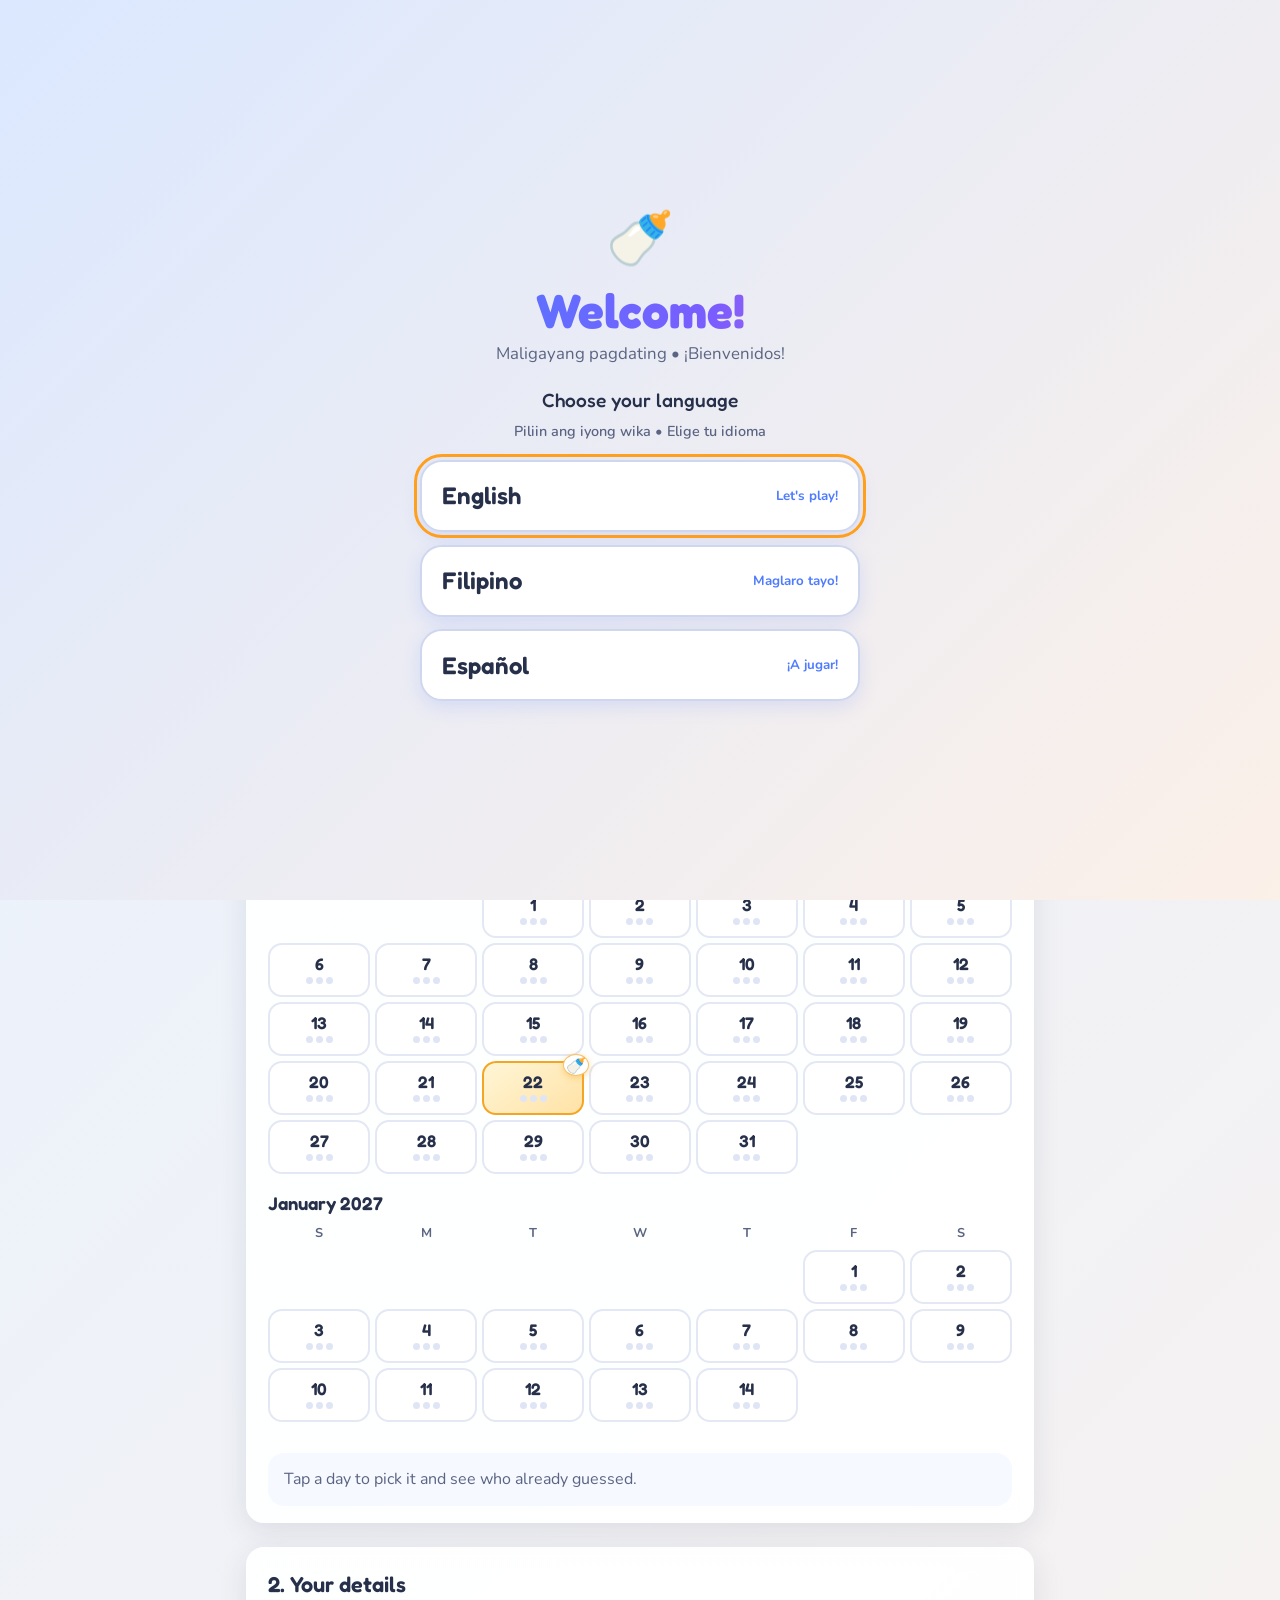
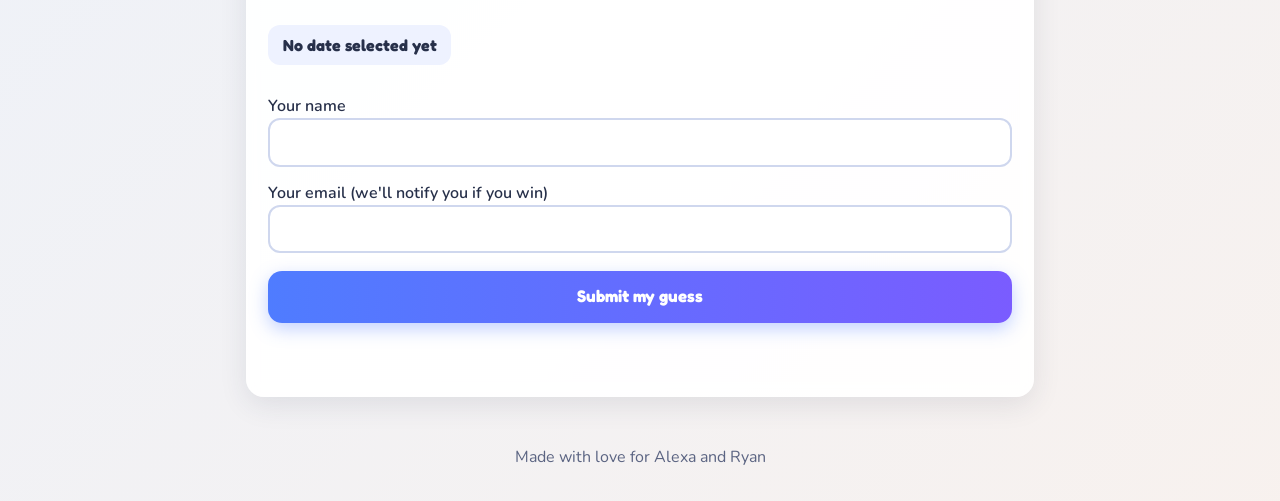
==== public/index.html @ 7bac3418 "Add January dates, highlight due date, add rules pop-up" ====
<!doctype html>
<html lang="en">
<head>
  <meta charset="utf-8">
  <meta name="viewport" content="width=device-width, initial-scale=1, viewport-fit=cover">
  <title>When will baby boy arrive?</title>
  <meta name="description" content="A family guessing game: pick the date you think Alexa and Ryan's baby boy will arrive. Up to 3 guesses per date. Available in English, Filipino and Spanish.">
  <link rel="canonical" href="https://baby-alexa-ryan.vercel.app/">

  <!-- Link preview (WhatsApp, Facebook, iMessage, Telegram) -->
  <meta property="og:type" content="website">
  <meta property="og:site_name" content="Baby Guessing Game">
  <meta property="og:url" content="https://baby-alexa-ryan.vercel.app/">
  <meta property="og:title" content="When will baby boy arrive? 🍼">
  <meta property="og:description" content="Family guessing game for Alexa &amp; Ryan: pick the date you think their baby boy will arrive. Up to 3 guesses per date. English, Filipino and Spanish.">
  <meta property="og:image" content="https://baby-alexa-ryan.vercel.app/og-image.jpg">
  <meta property="og:image:type" content="image/jpeg">
  <meta property="og:image:width" content="1200">
  <meta property="og:image:height" content="630">
  <meta property="og:image:alt" content="When will baby boy arrive? Family guessing game for Alexa and Ryan">
  <meta property="og:locale" content="en_US">
  <meta name="twitter:card" content="summary_large_image">
  <meta name="twitter:title" content="When will baby boy arrive? 🍼">
  <meta name="twitter:description" content="Family guessing game for Alexa &amp; Ryan: pick the date you think their baby boy will arrive.">
  <meta name="twitter:image" content="https://baby-alexa-ryan.vercel.app/og-image.jpg">
  <link rel="icon" href="favicon.svg" type="image/svg+xml">
  <meta name="theme-color" content="#4f7cff">
  <link rel="preconnect" href="https://fonts.googleapis.com">
  <link rel="preconnect" href="https://fonts.gstatic.com" crossorigin>
  <link href="https://fonts.googleapis.com/css2?family=Fredoka:wght@500;600;700&family=Nunito:wght@400;600;700&display=swap" rel="stylesheet">
  <script>try{if(!localStorage.getItem("lang")||/[?&]welcome\b/.test(location.search))document.documentElement.classList.add("no-lang")}catch(e){}</script>
  <link rel="stylesheet" href="styles.css">
</head>
<body>
  <div class="welcome" id="welcome" role="dialog" aria-modal="true" aria-labelledby="welcomeTitle">
    <div class="floaters" aria-hidden="true"><span>🎈</span><span>⭐</span><span>🧸</span><span>🎈</span><span>🧸</span><span>⭐</span></div>
    <div class="welcome-card">
      <div class="baby" aria-hidden="true">🍼</div>
      <h2 id="welcomeTitle">Welcome!</h2>
      <p class="welcome-sub">Maligayang pagdating • ¡Bienvenidos!</p>
      <p class="welcome-ask">Choose your language<br><span>Piliin ang iyong wika • Elige tu idioma</span></p>
      <div class="choices">
        <button type="button" class="choice" data-code="en" lang="en"><strong>English</strong><span>Let's play!</span></button>
        <button type="button" class="choice" data-code="fil" lang="fil"><strong>Filipino</strong><span>Maglaro tayo!</span></button>
        <button type="button" class="choice" data-code="es" lang="es"><strong>Español</strong><span>¡A jugar!</span></button>
      </div>
    </div>
  </div>
  <div class="floaters" aria-hidden="true"><span>🎈</span><span>⭐</span><span>🧸</span><span>🎈</span><span>🧸</span><span>⭐</span></div>
  <canvas id="confetti" aria-hidden="true"></canvas>
  <header>
    <div id="lang"></div>
    <div class="baby" aria-hidden="true">🍼</div>
    <h1 id="title"></h1>
    <p id="subtitle"></p>
    <div class="countdown" id="countdown"></div>
  </header>
  <main>
    <section>
      <h2 id="step1"></h2>
      <p id="legend" class="muted"></p>
      <p id="dueLegend" class="due-legend"></p>
      <div class="view-row">
        <div class="view-toggle" role="group" aria-label="View">
          <button type="button" id="viewCal" aria-pressed="true"></button>
          <button type="button" id="viewList" aria-pressed="false"></button>
        </div>
        <button type="button" class="btn-ghost" id="rulesBtn"></button>
      </div>
      <div id="calendar">
        <div id="calGrid"></div>
        <div id="calDetail" class="cal-detail" aria-live="polite"></div>
      </div>
      <div class="table-wrap" id="listView" hidden>
        <table role="table">
          <thead role="rowgroup"><tr role="row">
            <th scope="col" role="columnheader" id="colDate"></th><th scope="col" role="columnheader" id="colDay"></th>
            <th scope="col" role="columnheader" id="colWho"></th><th scope="col" role="columnheader"></th>
          </tr></thead>
          <tbody id="rows" role="rowgroup"></tbody>
        </table>
      </div>
    </section>
    <section id="formSection">
      <h2 id="step2"></h2>
      <form id="form" novalidate>
        <p id="selected" class="selected"></p>
        <label for="name" id="nameLabel"></label>
        <input id="name" name="name" required maxlength="80" autocomplete="name" autocapitalize="words" enterkeyhint="next">
        <label for="email" id="emailLabel"></label>
        <input id="email" name="email" type="email" required maxlength="120" autocomplete="email" inputmode="email" autocapitalize="none" spellcheck="false" enterkeyhint="next">
        <button type="submit" id="submit"></button>
        <p id="msg" role="status" aria-live="polite"></p>
      </form>
    </section>
  </main>
  <footer id="footer"></footer>
  <dialog id="rules" class="rules" aria-labelledby="rulesTitle">
    <h3 id="rulesTitle"></h3>
    <ul class="rules-list">
      <li id="rule1"></li><li id="rule2"></li><li id="rule3"></li><li id="rule4"></li><li id="rule5"></li><li id="rule6" class="prize"></li>
    </ul>
    <form method="dialog"><button class="btn-primary" id="rulesOk"></button></form>
  </dialog>
  <div class="bar" id="bar" hidden>
    <span id="barText"></span>
    <button type="button" id="barGo"></button>
  </div>
  <script src="config.js"></script>
  <script src="i18n.js"></script>
  <script src="langswitch.js"></script>
  <script src="app.js"></script>
</body>
</html>
---- public/styles.css ----
:root {
  --bg1:#e8f2ff; --bg2:#fff1e6; --ink:#27304a; --accent:#4f7cff; --accent2:#7a5cff;
  --ok:#1b7a3a; --err:#b00020; --muted:#5b6482; --card:#ffffffee;
  --font-body:"Nunito","Segoe UI",system-ui,sans-serif; --font-display:"Fredoka","Nunito","Segoe UI",system-ui,sans-serif;
}
* { box-sizing: border-box; }
html { scroll-behavior: smooth; -webkit-text-size-adjust:100%; }
button, select, input { touch-action:manipulation; -webkit-tap-highlight-color:transparent; }
body {
  margin:0; font-family: var(--font-body); color:var(--ink); line-height:1.5;
  background: linear-gradient(135deg, var(--bg1), var(--bg2), var(--bg1)); background-size: 300% 300%;
  animation: bgshift 18s ease infinite; min-height:100vh; overflow-x:hidden;
}
@keyframes bgshift { 0%,100% { background-position:0% 50%; } 50% { background-position:100% 50%; } }

/* Floating decorations */
.floaters { position:fixed; inset:0; pointer-events:none; z-index:0; overflow:hidden; }
.floaters span { position:absolute; bottom:-60px; font-size:2rem; opacity:.55; animation: rise linear infinite; }
@keyframes rise { to { transform: translateY(-115vh) rotate(25deg); } }
.floaters span:nth-child(1){ left:5%; animation-duration:16s; }
.floaters span:nth-child(2){ left:20%; animation-duration:22s; animation-delay:-6s; font-size:1.5rem; }
.floaters span:nth-child(3){ left:38%; animation-duration:18s; animation-delay:-3s; }
.floaters span:nth-child(4){ left:55%; animation-duration:25s; animation-delay:-12s; font-size:2.4rem; }
.floaters span:nth-child(5){ left:72%; animation-duration:20s; animation-delay:-8s; }
.floaters span:nth-child(6){ left:88%; animation-duration:17s; animation-delay:-2s; font-size:1.6rem; }

header, main, footer { position:relative; z-index:1; }
header { text-align:center; padding:2rem 1rem 1rem; animation: fadeDown .8s ease both; }
@keyframes fadeDown { from { opacity:0; transform:translateY(-20px); } to { opacity:1; transform:none; } }
h1, h2, th, button, .countdown, .selected { font-family: var(--font-display); }
h1 { margin:.5rem 0; letter-spacing:.01em; font-weight:700; line-height:1.15; font-size:clamp(1.8rem, 5vw, 2.8rem);
  background:linear-gradient(90deg,var(--accent),var(--accent2),#ff7ab6,var(--accent)); background-size:200% auto;
  -webkit-background-clip:text; background-clip:text; color:transparent; animation: shine 6s linear infinite; }
@keyframes shine { to { background-position:200% center; } }
h2 { font-weight:600; font-size:1.35rem; margin:.2rem 0 .5rem; }
th { font-weight:500; letter-spacing:.02em; }
#subtitle { font-size:1.05rem; max-width:560px; margin:0 auto; color:var(--muted); }
.baby { display:inline-block; font-size:3rem; animation: bob 2.4s ease-in-out infinite; }
@keyframes bob { 0%,100% { transform:translateY(0) rotate(-6deg); } 50% { transform:translateY(-10px) rotate(6deg); } }

.countdown { display:inline-block; margin-top:.75rem; padding:.4rem 1rem; border-radius:999px; background:#fff; font-weight:700;
  box-shadow:0 4px 14px rgba(79,124,255,.25); animation: pulse 2.5s ease-in-out infinite; }
@keyframes pulse { 50% { transform:scale(1.05); } }

main { max-width:820px; margin:0 auto; padding:0 1rem 2rem; display:grid; gap:1.5rem; }
section { background:var(--card); backdrop-filter:blur(6px); border-radius:18px; padding:1.1rem 1.4rem;
  box-shadow:0 8px 28px rgba(39,48,74,.10); animation: fadeUp .7s ease both; }
section:nth-child(2) { animation-delay:.15s; }
@keyframes fadeUp { from { opacity:0; transform:translateY(24px); } to { opacity:1; transform:none; } }
.muted { color:var(--muted); margin-top:0; }

.table-wrap { overflow:auto; max-height:70vh; border-radius:12px; }
table { width:100%; border-collapse:collapse; }
th { position:sticky; top:0; background:linear-gradient(90deg,var(--accent),var(--accent2)); color:#fff; padding:.6rem; text-align:center; z-index:1; }
td { padding:.45rem .5rem; text-align:center; border-bottom:1px solid #e3e8f4; transition: background .2s; }
tbody tr { opacity:0; animation: rowIn .45s ease forwards; transition: transform .2s, box-shadow .2s; }
@keyframes rowIn { from { opacity:0; transform:translateX(-12px); } to { opacity:1; transform:none; } }
tbody tr:nth-child(odd) { background:#f6f9ff; }
@media (hover:hover) { tbody tr:hover { background:#eaf0ff; transform:scale(1.01); box-shadow:0 4px 12px rgba(79,124,255,.15); } }
tr.due { background:linear-gradient(90deg,#e4f6e8,#fff3d6) !important; font-weight:700; }
tr.sel { background:#e3dcff !important; box-shadow: inset 4px 0 0 var(--accent2); animation: rowIn .45s ease forwards, glow 1.6s ease-in-out infinite; }
@keyframes glow { 50% { box-shadow: inset 4px 0 0 var(--accent2), 0 0 14px rgba(122,92,255,.5); } }

button.pick { border:2px solid var(--accent); background:#fff; color:var(--accent); border-radius:999px; padding:.25rem .85rem; font:inherit; font-weight:600; cursor:pointer;
  transition: transform .15s, background .2s, color .2s; }
@media (hover:hover) { button.pick:hover:not(:disabled) { background:var(--accent); color:#fff; transform:translateY(-2px) scale(1.06); } }
button.pick:active:not(:disabled) { transform:scale(.94); }
button.pick[aria-pressed="true"] { background:var(--accent2); border-color:var(--accent2); color:#fff; animation: pop .35s ease; }
@keyframes pop { 50% { transform:scale(1.2); } }
button.pick:disabled { border-color:#bbb; color:#6b6b6b; background:#eee; cursor:not-allowed; }

:focus-visible { outline:3px solid #ff9f1c; outline-offset:2px; }

label { display:block; margin-top:.85rem; font-weight:600; }
input, select, button { font-family:inherit; }
input, select { font-size:1rem; width:100%; padding:.65rem .8rem; border:2px solid #cfd7ee; border-radius:12px; font:inherit; background:#fff;
  transition: border-color .2s, box-shadow .2s, transform .2s; }
input:focus, select:focus { border-color:var(--accent); box-shadow:0 0 0 4px rgba(79,124,255,.18); outline:none; transform:translateY(-1px); }


.selected { font-weight:700; padding:.5rem .9rem; border-radius:12px; background:#eef2ff; display:inline-block; }
.selected.flash { animation: pop .4s ease; }

button[type=submit] { margin-top:1.1rem; width:100%; padding:.85rem 1.25rem; border:0; border-radius:14px; color:#fff; font:inherit; font-weight:700; font-size:1.05rem; cursor:pointer;
  background:linear-gradient(90deg,var(--accent),var(--accent2),#ff7ab6); background-size:200% auto;
  box-shadow:0 6px 18px rgba(79,124,255,.35); transition: transform .15s, background-position .5s, box-shadow .2s; }
@media (hover:hover) { button[type=submit]:hover:not(:disabled) { background-position:right center; transform:translateY(-2px); box-shadow:0 10px 24px rgba(122,92,255,.4); } }
button[type=submit]:active:not(:disabled) { transform:scale(.97); }
button[type=submit]:disabled { opacity:.65; cursor:wait; }

#msg { min-height:1.5em; font-weight:600; }
#msg.ok { color:var(--ok); animation: pop .4s ease; }
#msg.error { color:var(--err); animation: shake .4s ease; }
@keyframes shake { 20%,60% { transform:translateX(-6px); } 40%,80% { transform:translateX(6px); } }

#confetti { position:fixed; inset:0; width:100%; height:100%; pointer-events:none; z-index:50; }
footer { text-align:center; padding:1rem 1rem 2rem; color:var(--muted); }
.visually-hidden { position:absolute; width:1px; height:1px; overflow:hidden; clip:rect(0 0 0 0); }



/* Sticky "continue" bar (mobile only) */
.bar { display:none; }
.bar[hidden] { display:none !important; }

/* ---------- Mobile ---------- */
@media (max-width:640px) {
  body { min-height:100dvh; animation:none; background:linear-gradient(160deg,var(--bg1),var(--bg2)); }
  header { padding:calc(1rem + env(safe-area-inset-top)) 1rem .5rem; }

  .baby { font-size:2.4rem; }
  .countdown { font-size:.95rem; }
  main { padding:0 .75rem calc(6rem + env(safe-area-inset-bottom)); gap:1rem; }
  section { padding:1rem .9rem; border-radius:16px; backdrop-filter:none; background:#fff; }
  .floaters span:nth-child(n+4) { display:none; }

  /* Table -> cards, page scroll instead of nested scroll */
  .table-wrap { max-height:none; overflow:visible; }
  table, thead, tbody, tr, td { display:block; }
  thead { position:absolute; width:1px; height:1px; overflow:hidden; clip:rect(0 0 0 0); }
  tbody tr { display:grid; grid-template-columns:auto 1fr auto; grid-template-rows:1fr auto; grid-template-areas:"date day act" "who who act";
    column-gap:.5rem; align-items:center; align-content:center; min-height:64px; padding:.6rem .75rem; margin-bottom:.5rem; border:1px solid #e3e8f4; border-radius:14px; background:#fff; }
  tbody tr:nth-child(odd) { background:#fff; }
  td { border:0; padding:.1rem 0; text-align:left; }
  td:empty { display:none; }
  .c-date { grid-area:date; font-family:var(--font-display); font-weight:600; font-size:1.1rem; }
  .c-day { grid-area:day; color:var(--muted); }
  .c-who { grid-area:who; font-size:.95rem; overflow-wrap:anywhere; }
  .c-act { grid-area:act; align-self:center; }
  tr.due { border-color:#7cc58d; }
  tr.sel { border-color:var(--accent2); }
  button.pick { min-width:92px; min-height:44px; padding:.4rem 1rem; font-size:1rem; }
  input, select { min-height:48px; }
  button[type=submit] { min-height:52px; }
  .selected { display:block; }

  .bar { display:flex; position:fixed; left:.75rem; right:.75rem; bottom:calc(.75rem + env(safe-area-inset-bottom)); z-index:40;
    align-items:center; justify-content:space-between; gap:.75rem; padding:.6rem .6rem .6rem 1rem;
    background:#27304a; color:#fff; border-radius:18px; box-shadow:0 10px 30px rgba(0,0,0,.3); animation: barUp .35s ease both; }
  .bar span { font-family:var(--font-display); font-weight:500; }
  .bar button { min-height:44px; padding:.4rem 1.1rem; border:0; border-radius:12px; background:linear-gradient(90deg,var(--accent),var(--accent2)); color:#fff; font:inherit; font-family:var(--font-display); font-weight:600; }
  @keyframes barUp { from { transform:translateY(120%); opacity:0; } to { transform:none; opacity:1; } }
  footer { padding-bottom:calc(5rem + env(safe-area-inset-bottom)); }
}
@media (prefers-reduced-motion: reduce) {
  *, *::before, *::after { animation: none !important; transition: none !important; scroll-behavior:auto !important; }
  tbody tr { opacity:1; }
  .floaters { display:none; }
}

tbody.settled tr { opacity:1; animation:none; }
tbody.settled tr.sel { animation: glow 1.6s ease-in-out infinite; }

button.pick, button[type=submit] { font-family: var(--font-display); }

/* ---------- Admin ---------- */
body.admin main > * { min-width:0; }
.admin-top { display:flex; align-items:center; justify-content:space-between; gap:.75rem; flex-wrap:wrap; }
.admin-top h2 { margin:0; }
.btn-ghost { border:2px solid var(--accent); background:#fff; color:var(--accent); border-radius:999px; padding:.4rem 1rem; min-height:44px; font-family:var(--font-display); font-weight:600; cursor:pointer; }
.btn-primary { border:0; background:linear-gradient(90deg,var(--accent),var(--accent2)); color:#fff; border-radius:12px; padding:.6rem 1.2rem; min-height:44px; font-family:var(--font-display); font-weight:600; cursor:pointer; }
.stats { display:grid; grid-template-columns:repeat(3,1fr); gap:.75rem; margin:1rem 0 .5rem; }
.stat { background:#eef2ff; border-radius:14px; padding:.75rem; text-align:center; display:flex; flex-direction:column; }
.stat strong { font-family:var(--font-display); font-size:1.8rem; color:var(--accent2); line-height:1.1; }
.stat span { font-size:.85rem; color:var(--muted); }
.chip { display:inline-block; padding:.2rem .7rem; border-radius:999px; background:#eef2ff; color:var(--ink); font-size:.85rem; margin:.25rem 0; overflow-wrap:anywhere; }
.chip-ok { background:#e4f6e8; color:#1b5e20; }
.chip-warn { background:#fff3d6; color:#7a4b00; }
.winners-form { display:grid; gap:.25rem; }
.admin-msg { min-height:1.5em; font-weight:600; overflow-wrap:anywhere; }
.admin-msg.ok { color:var(--ok); }
.admin-msg.err { color:var(--err); }
.winner-list { list-style:none; margin:.5rem 0 1rem; padding:0; display:grid; gap:.6rem; }
.winner { display:grid; grid-template-columns:auto 1fr auto; gap:.25rem .75rem; align-items:center; padding:.75rem; border:1px solid #e3e8f4; border-radius:14px; background:#fff; animation: fadeUp .4s ease both; }
.trophy { font-size:1.6rem; }
.winner-info { display:flex; flex-direction:column; min-width:0; }
.winner-info strong, .person-mail { overflow-wrap:anywhere; }
.person-mail { color:var(--muted); font-size:.9rem; }
.winner-state { grid-column:1 / -1; font-weight:600; font-size:.9rem; overflow-wrap:anywhere; }
.winner-state.ok { color:var(--ok); }
.winner-state.err { color:var(--err); }
.group { border:1px solid #e3e8f4; border-radius:14px; margin-bottom:.6rem; overflow:hidden; background:#fff; }
.group-head { display:flex; justify-content:space-between; align-items:center; gap:.5rem; flex-wrap:wrap; padding:.6rem .8rem; background:#f6f9ff; }
.person { display:flex; flex-direction:column; padding:.5rem .8rem; border-top:1px solid #eef1f8; }
.person-name { font-weight:700; }
dialog { border:0; border-radius:18px; padding:1.25rem; max-width:min(92vw,420px); box-shadow:0 20px 50px rgba(0,0,0,.3); font-family:var(--font-body); color:var(--ink); }
dialog::backdrop { background:rgba(20,25,45,.55); backdrop-filter:blur(2px); }
dialog h3 { margin:0 0 .5rem; font-family:var(--font-display); }
.dialog-actions { display:flex; gap:.75rem; justify-content:flex-end; margin-top:1rem; }
@media (max-width:640px) {
  .stats { gap:.5rem; }
  .stat strong { font-size:1.5rem; }
  .dialog-actions { flex-direction:column-reverse; }
  .dialog-actions button { width:100%; }
}
.send-btn { width:100%; min-height:52px; font-size:1.05rem; }

/* Language switcher: rounded 3-option toggle */
header { position:relative; padding-top:5rem; }
.lang-switch { position:absolute; top:1rem; right:1rem; z-index:5; display:flex; align-items:center; gap:.45rem; padding:4px 4px 4px .8rem;
  background:#fff; border:2px solid #cfd7ee; border-radius:999px; box-shadow:0 4px 14px rgba(79,124,255,.18); }
.lang-switch .globe { font-size:1.05rem; line-height:1; }
.lang-switch .seg { position:relative; display:grid; grid-template-columns:repeat(var(--n,3),1fr); border-radius:999px; background:#eef2ff; }
.lang-switch .thumb { position:absolute; top:0; bottom:0; left:0; width:calc(100% / var(--n,3)); border-radius:999px;
  background:linear-gradient(90deg,var(--accent),var(--accent2)); box-shadow:0 3px 10px rgba(79,124,255,.4);
  transform:translateX(calc(var(--i,0) * 100%)); transition:transform .35s cubic-bezier(.34,1.4,.64,1); }
.lang-switch button { position:relative; z-index:1; min-width:44px; min-height:40px; padding:0 .7rem; border:0; border-radius:999px; background:transparent;
  font-family:var(--font-display); font-weight:600; font-size:.95rem; letter-spacing:.02em; color:var(--muted); cursor:pointer; transition:color .25s; }
.lang-switch button[aria-checked="true"] { color:#fff; }
@media (hover:hover) { .lang-switch button[aria-checked="false"]:hover { color:var(--accent); } }
.lang-switch button:focus-visible { outline:3px solid #ff9f1c; outline-offset:1px; }
@media (max-width:640px) {
  header { padding-top:calc(4.6rem + env(safe-area-inset-top)); }
  .lang-switch { top:calc(.75rem + env(safe-area-inset-top)); right:.75rem; }
}
@media (max-width:339px) {
  header { padding-top:calc(1rem + env(safe-area-inset-top)); }
  .lang-switch { position:relative; top:auto; right:auto; margin:0 auto 1rem; width:max-content; }
}
@media (prefers-reduced-motion: reduce) { .lang-switch .thumb { transition:none !important; } }
/* ---------- Welcome / language chooser (first visit) ---------- */
.welcome { position:fixed; inset:0; z-index:100; display:none; align-items:center; justify-content:center; overflow-y:auto;
  padding:calc(1.5rem + env(safe-area-inset-top)) 1.25rem calc(1.5rem + env(safe-area-inset-bottom));
  background:linear-gradient(135deg,#dbe8ff,#fff1e6 55%,#e6defe); background-size:200% 200%; animation: bgshift 14s ease infinite, welcomeIn .5s ease both; }
html.no-lang .welcome { display:flex; }
html.no-lang body { overflow:hidden; }
.welcome .floaters { z-index:0; }
.welcome-card { position:relative; z-index:1; width:min(100%,440px); margin:auto; text-align:center; }
.welcome .baby { font-size:3.4rem; }
.welcome h2 { margin:.25rem 0 0; font-family:var(--font-display); font-weight:700; font-size:clamp(2.2rem,8vw,3rem); line-height:1.1;
  background:linear-gradient(90deg,var(--accent),var(--accent2),#ff7ab6,var(--accent)); background-size:200% auto; -webkit-background-clip:text; background-clip:text; color:transparent; animation: shine 6s linear infinite; }
.welcome-sub { margin:.25rem 0 1.25rem; color:var(--muted); font-size:1.05rem; }
.welcome-ask { margin:0 0 1rem; font-family:var(--font-display); font-weight:500; font-size:1.2rem; }
.welcome-ask span { font-family:var(--font-body); font-size:.9rem; color:var(--muted); font-weight:600; }
.choices { display:grid; gap:.8rem; }
.choice { display:flex; align-items:center; justify-content:space-between; gap:1rem; min-height:72px; padding:.8rem 1.25rem; text-align:left;
  background:#fff; color:var(--ink); border:2px solid #cfd7ee; border-radius:22px; box-shadow:0 6px 18px rgba(79,124,255,.15); cursor:pointer;
  opacity:0; animation: fadeUp .5s ease forwards; transition: transform .15s, border-color .2s, box-shadow .2s; }
.choice:nth-child(1) { animation-delay:.15s; } .choice:nth-child(2) { animation-delay:.25s; } .choice:nth-child(3) { animation-delay:.35s; }
.choice strong { font-family:var(--font-display); font-weight:600; font-size:1.5rem; }
.choice span { color:var(--accent); font-weight:700; }
.choice:active { transform:scale(.97); }
@media (hover:hover) { .choice:hover { transform:translateY(-3px); border-color:var(--accent); box-shadow:0 12px 26px rgba(79,124,255,.28); } }
.choice:focus-visible { outline:3px solid #ff9f1c; outline-offset:3px; }
.welcome.leaving { animation: welcomeOut .45s ease forwards; }
@keyframes welcomeIn { from { opacity:0; } to { opacity:1; } }
@keyframes welcomeOut { to { opacity:0; transform:scale(1.04); } }
@media (prefers-reduced-motion: reduce) { .choice { opacity:1; } }
/* ---------- Calendar view ---------- */
.view-toggle { display:inline-flex; padding:4px; margin:.25rem 0 1rem; background:#eef2ff; border-radius:999px; }
.view-toggle button { min-height:40px; padding:0 1.1rem; border:0; border-radius:999px; background:transparent; color:var(--muted);
  font-family:var(--font-display); font-weight:600; font-size:.95rem; cursor:pointer; transition: background .25s, color .25s, box-shadow .25s; }
.view-toggle button[aria-pressed="true"] { background:linear-gradient(90deg,var(--accent),var(--accent2)); color:#fff; box-shadow:0 3px 10px rgba(79,124,255,.35); }
.cal-title { margin:1rem 0 .4rem; font-family:var(--font-display); font-weight:600; font-size:1.15rem; }
.cal-grid { display:grid; grid-template-columns:repeat(7,minmax(0,1fr)); gap:5px; }
.cal-dow { text-align:center; font-size:.8rem; font-weight:700; color:var(--muted); padding-bottom:2px; }
.cal-day { position:relative; display:flex; flex-direction:column; align-items:center; justify-content:center; gap:4px; min-height:54px; padding:4px 0;
  background:#fff; color:var(--ink); border:2px solid #e3e8f4; border-radius:14px; cursor:pointer; font-family:var(--font-display);
  transition: transform .15s, border-color .2s, background .2s, box-shadow .2s; }
.cal-day .n { font-weight:600; font-size:1.05rem; line-height:1; }
.cal-day .dots { display:flex; gap:3px; }
.cal-day .dots i { width:7px; height:7px; border-radius:50%; background:#dfe5f5; }
.cal-day .dots i.on { background:var(--accent2); }
.cal-day .flag { position:absolute; top:1px; right:3px; font-size:.7rem; line-height:1; }
.cal-day.due { border-color:#7cc58d; background:#f1fbf3; }
.cal-day.full { background:#eef0f6; color:#6b7390; cursor:default; }
.cal-day.full .dots i.on { background:#9aa3bd; }
.cal-day.detail { border-color:var(--accent); }
.cal-day.sel { background:#e3dcff; border-color:var(--accent2); animation: pop .35s ease; }
.cal-day.sel .dots i.on { background:var(--accent2); }
@media (hover:hover) { .cal-day:not(.full):hover { transform:translateY(-2px); border-color:var(--accent); box-shadow:0 6px 14px rgba(79,124,255,.2); } }
.cal-day:active:not(.full) { transform:scale(.95); }
.cal-detail { margin-top:1rem; padding:.9rem 1rem; background:#f6f9ff; border-radius:16px; animation: fadeUp .3s ease both; }
.cal-detail p { margin:0; }
.cal-detail-head { display:flex; align-items:center; justify-content:space-between; gap:.5rem; flex-wrap:wrap; margin-bottom:.35rem; }
.cal-names { list-style:none; margin:.4rem 0 0; padding:0; display:flex; flex-wrap:wrap; gap:.4rem; }
.cal-names li { padding:.25rem .8rem; background:#fff; border:1px solid #dfe5f5; border-radius:999px; font-weight:600; overflow-wrap:anywhere; }
@media (max-width:640px) { .cal-grid { gap:4px; } .cal-day { min-height:50px; border-radius:12px; } }
/* ---------- Due date highlight ---------- */
.due-legend { display:inline-block; margin:.1rem 0 .6rem; padding:.3rem .9rem; border-radius:999px; font-weight:700; font-size:.95rem;
  background:linear-gradient(90deg,#fff1c2,#ffdca0); color:#6b4300; border:1px solid #f5c26b; }
.cal-day.due { background:linear-gradient(145deg,#fff6d6,#ffe2a6); border-color:#f5a524; box-shadow:0 0 0 0 rgba(245,165,36,.55); animation: duePulse 2.4s ease-out infinite; }
.cal-day.due .flag { top:0; right:2px; font-size:.85rem; animation: bob 2.4s ease-in-out infinite; }
.cal-day.due.sel { background:#e3dcff; }
@keyframes duePulse { 0% { box-shadow:0 0 0 0 rgba(245,165,36,.55); } 70%,100% { box-shadow:0 0 0 9px rgba(245,165,36,0); } }
tr.due { background:linear-gradient(90deg,#fff1c2,#ffe2a6) !important; box-shadow: inset 5px 0 0 #f5a524; }
.chip-due { background:linear-gradient(90deg,#fff1c2,#ffdca0); color:#6b4300; font-weight:700; }
@media (max-width:640px) { tr.due { border-color:#f5a524; } }

/* ---------- Rules ---------- */
.view-row { display:flex; align-items:center; justify-content:space-between; gap:.75rem; flex-wrap:wrap; }
.view-row .view-toggle { margin:.25rem 0 1rem; }
.view-row .btn-ghost { margin:.25rem 0 1rem; }
dialog.rules { width:min(92vw,460px); max-height:88dvh; overflow-y:auto; padding:1.25rem 1.25rem 1rem; animation: dialogIn .35s cubic-bezier(.34,1.3,.64,1) both; }
dialog.rules h3 { font-size:1.6rem; margin:0 0 .75rem; text-align:center;
  background:linear-gradient(90deg,var(--accent),var(--accent2),#ff7ab6); -webkit-background-clip:text; background-clip:text; color:transparent; }
.rules-list { list-style:none; margin:0 0 1rem; padding:0; display:grid; gap:.5rem; }
.rules-list li { padding:.65rem .85rem; background:#f6f9ff; border-radius:14px; line-height:1.4; }
.rules-list li.prize { background:linear-gradient(90deg,#fff1c2,#ffdca0); color:#6b4300; font-weight:700; }
#rulesOk { width:100%; min-height:52px; font-size:1.05rem; }
@keyframes dialogIn { from { opacity:0; transform:translateY(24px) scale(.94); } to { opacity:1; transform:none; } }
@media (prefers-reduced-motion: reduce) { .cal-day.due, .cal-day.due .flag { animation:none !important; } }.cal-day.due .flag { top:-9px; right:-7px; font-size:1rem; padding:2px; line-height:1; background:#fff; border:1px solid #f5c26b; border-radius:50%; box-shadow:0 2px 6px rgba(245,165,36,.4); z-index:2; }
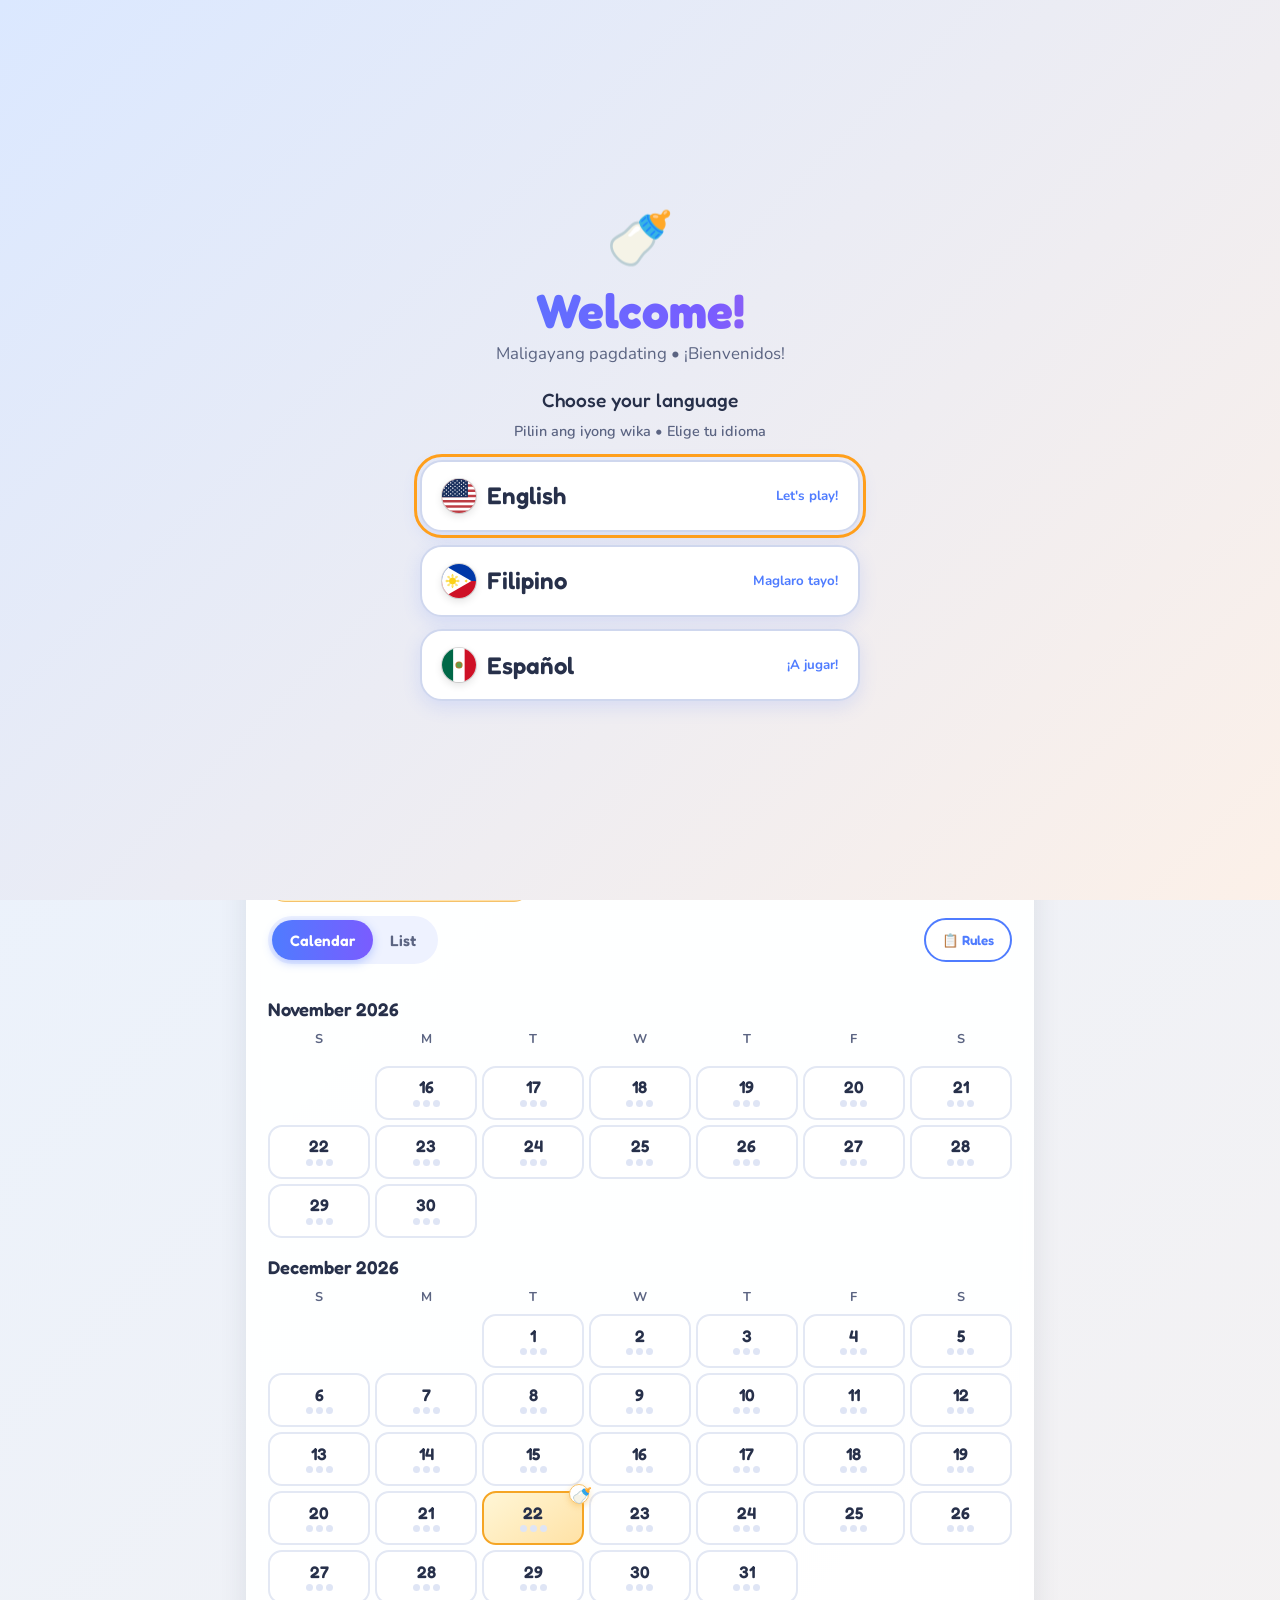
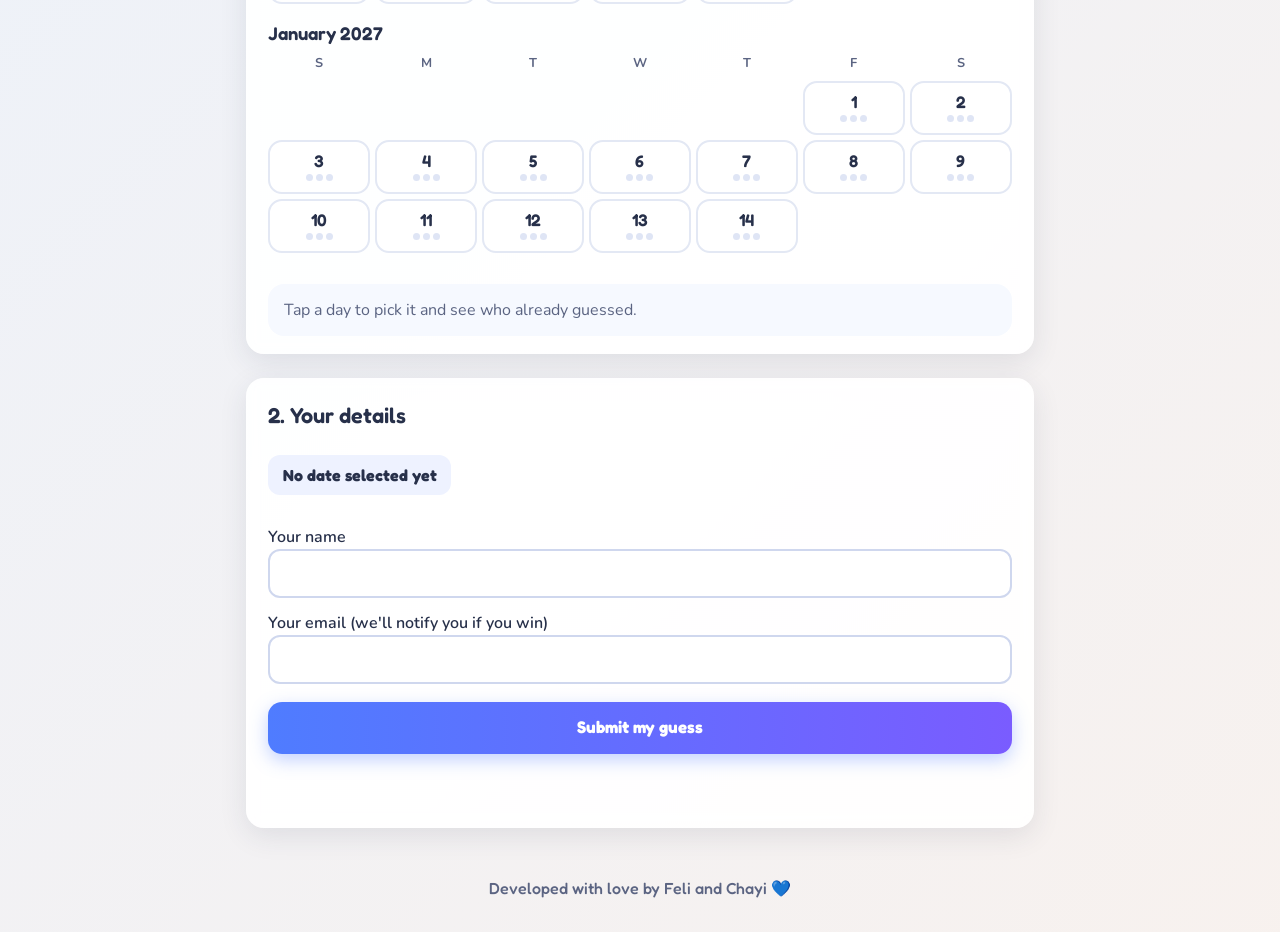
==== commit 4f9266d1: "Add hero banner, flag icons, WhatsApp preview image and footer credit" ====
--- a/public/index.html
+++ b/public/index.html
@@ -13,16 +13,16 @@
   <meta property="og:url" content="https://baby-alexa-ryan.vercel.app/">
   <meta property="og:title" content="When will baby boy arrive? 🍼">
   <meta property="og:description" content="Family guessing game for Alexa &amp; Ryan: pick the date you think their baby boy will arrive. Up to 3 guesses per date. English, Filipino and Spanish.">
-  <meta property="og:image" content="https://baby-alexa-ryan.vercel.app/og-image.jpg">
+  <meta property="og:image" content="https://baby-alexa-ryan.vercel.app/og-banner.jpg">
   <meta property="og:image:type" content="image/jpeg">
   <meta property="og:image:width" content="1200">
   <meta property="og:image:height" content="630">
-  <meta property="og:image:alt" content="When will baby boy arrive? Family guessing game for Alexa and Ryan">
+  <meta property="og:image:alt" content="Illustration of Alexa and Ryan expecting their baby in front of a balloon arch that reads We can Bearly wait">
   <meta property="og:locale" content="en_US">
   <meta name="twitter:card" content="summary_large_image">
   <meta name="twitter:title" content="When will baby boy arrive? 🍼">
   <meta name="twitter:description" content="Family guessing game for Alexa &amp; Ryan: pick the date you think their baby boy will arrive.">
-  <meta name="twitter:image" content="https://baby-alexa-ryan.vercel.app/og-image.jpg">
+  <meta name="twitter:image" content="https://baby-alexa-ryan.vercel.app/og-banner.jpg">
   <link rel="icon" href="favicon.svg" type="image/svg+xml">
   <meta name="theme-color" content="#4f7cff">
   <link rel="preconnect" href="https://fonts.googleapis.com">
@@ -40,17 +40,19 @@
       <p class="welcome-sub">Maligayang pagdating • ¡Bienvenidos!</p>
       <p class="welcome-ask">Choose your language<br><span>Piliin ang iyong wika • Elige tu idioma</span></p>
       <div class="choices">
-        <button type="button" class="choice" data-code="en" lang="en"><strong>English</strong><span>Let's play!</span></button>
-        <button type="button" class="choice" data-code="fil" lang="fil"><strong>Filipino</strong><span>Maglaro tayo!</span></button>
-        <button type="button" class="choice" data-code="es" lang="es"><strong>Español</strong><span>¡A jugar!</span></button>
+        <button type="button" class="choice" data-code="en" lang="en"><strong><img class="flag" src="flags/us.svg" alt="" width="28" height="28">English</strong><span>Let's play!</span></button>
+        <button type="button" class="choice" data-code="fil" lang="fil"><strong><img class="flag" src="flags/ph.svg" alt="" width="28" height="28">Filipino</strong><span>Maglaro tayo!</span></button>
+        <button type="button" class="choice" data-code="es" lang="es"><strong><img class="flag" src="flags/mx.svg" alt="" width="28" height="28">Español</strong><span>¡A jugar!</span></button>
       </div>
     </div>
   </div>
   <div class="floaters" aria-hidden="true"><span>🎈</span><span>⭐</span><span>🧸</span><span>🎈</span><span>🧸</span><span>⭐</span></div>
   <canvas id="confetti" aria-hidden="true"></canvas>
+  <div class="hero">
+    <img id="banner" src="banner.jpg" width="1200" height="800" fetchpriority="high" alt="Illustration of Alexa and Ryan expecting their baby in front of a balloon arch that reads We can Bearly wait">
+    <div id="lang"></div>
+  </div>
   <header>
-    <div id="lang"></div>
-    <div class="baby" aria-hidden="true">🍼</div>
     <h1 id="title"></h1>
     <p id="subtitle"></p>
     <div class="countdown" id="countdown"></div>
--- a/public/styles.css
+++ b/public/styles.css
@@ -300,3 +300,25 @@
 #rulesOk { width:100%; min-height:52px; font-size:1.05rem; }
 @keyframes dialogIn { from { opacity:0; transform:translateY(24px) scale(.94); } to { opacity:1; transform:none; } }
 @media (prefers-reduced-motion: reduce) { .cal-day.due, .cal-day.due .flag { animation:none !important; } }.cal-day.due .flag { top:-9px; right:-7px; font-size:1rem; padding:2px; line-height:1; background:#fff; border:1px solid #f5c26b; border-radius:50%; box-shadow:0 2px 6px rgba(245,165,36,.4); z-index:2; }
+
+/* ---------- Hero banner ---------- */
+.hero { position:relative; z-index:1; max-width:820px; margin:0 auto; overflow:hidden; border-radius:0 0 28px 28px; box-shadow:0 12px 32px rgba(39,48,74,.18);
+  background:#dbe8ff; aspect-ratio:3 / 2; animation: fadeDown .8s ease both; }
+.hero > img { display:block; width:100%; height:100%; object-fit:cover; transform-origin:70% 40%; animation: kenburns 24s ease-in-out infinite alternate; }
+@keyframes kenburns { from { transform:scale(1); } to { transform:scale(1.06); } }
+body:not(.admin) header { padding-top:1.25rem; }
+@media (max-width:640px) {
+  body:not(.admin) header { padding-top:1rem; }
+  .hero { border-radius:0 0 22px 22px; }
+}
+@media (min-width:821px) { .hero { margin-top:1rem; border-radius:28px; } }
+@media (prefers-reduced-motion: reduce) { .hero > img { animation:none !important; } }
+
+/* ---------- Flags ---------- */
+.flag { display:inline-block; width:20px; height:20px; flex:none; border-radius:50%; object-fit:cover; box-shadow:0 0 0 1px rgba(0,0,0,.14); vertical-align:middle; }
+.lang-switch button { display:inline-flex; align-items:center; justify-content:center; gap:.35rem; padding:0 .7rem 0 .55rem; }
+.choice strong { display:inline-flex; align-items:center; gap:.7rem; }
+.choice .flag { width:34px; height:34px; box-shadow:0 0 0 1px rgba(0,0,0,.14), 0 3px 8px rgba(0,0,0,.12); }
+
+/* ---------- Footer credit ---------- */
+footer { font-family:var(--font-display); font-weight:500; font-size:1rem; }
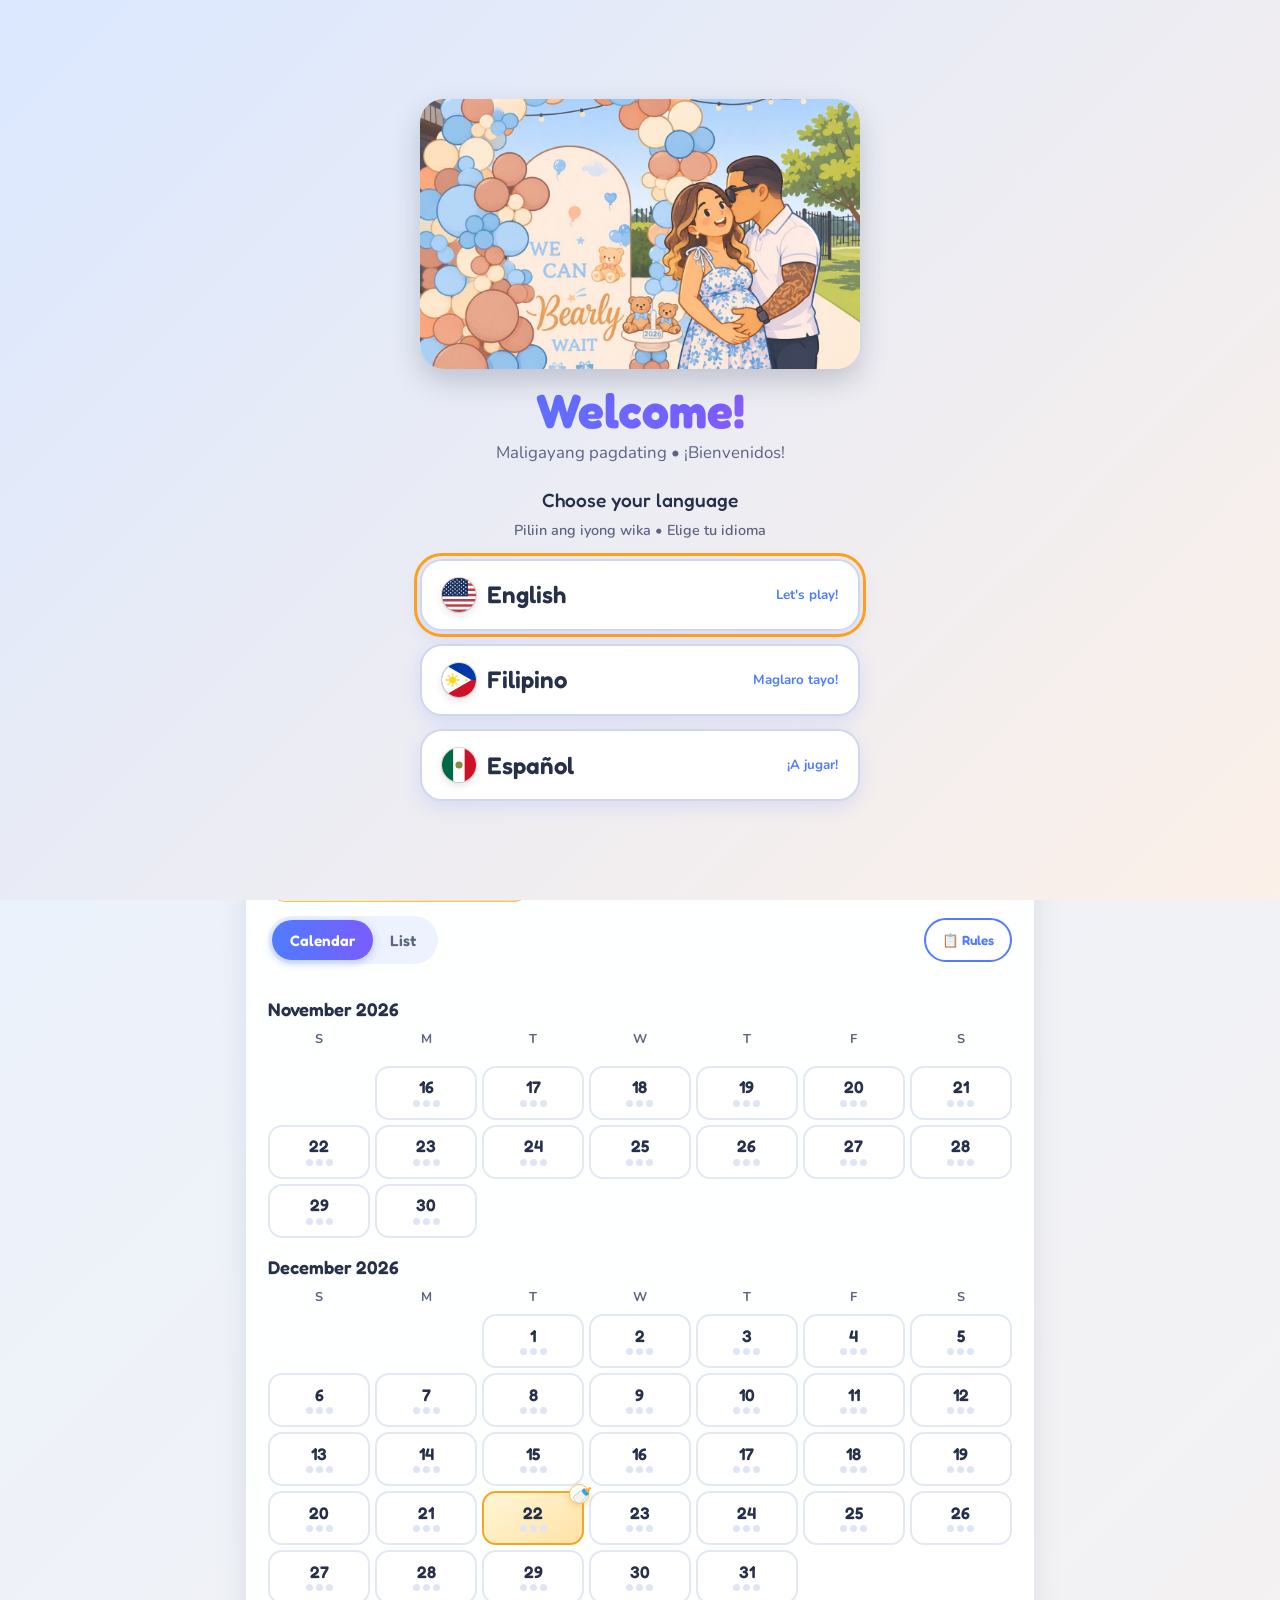
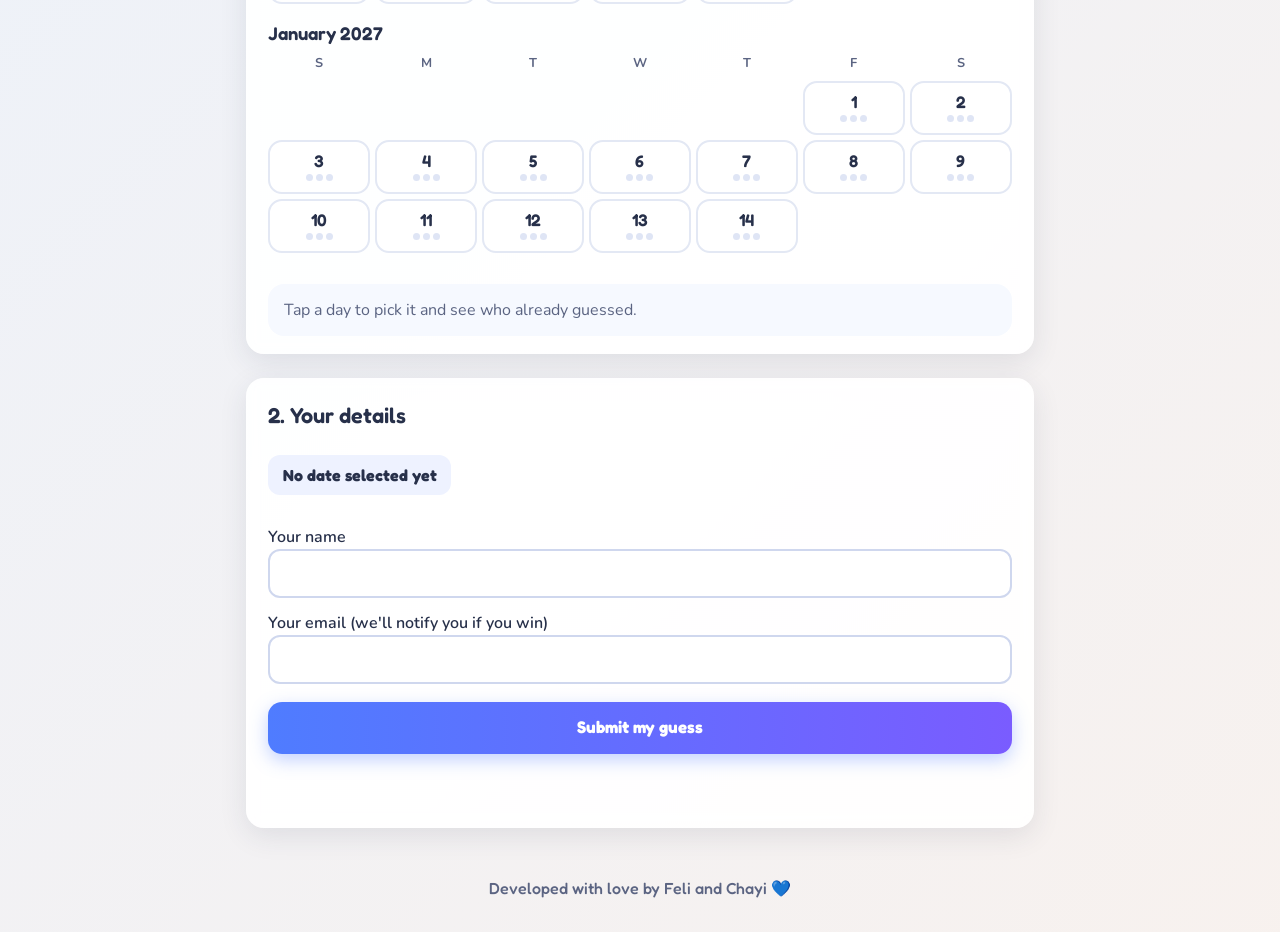
==== commit 9af62606: "Always show language selection first, with banner; rules only on first visit" ====
--- a/public/index.html
+++ b/public/index.html
@@ -28,14 +28,20 @@
   <link rel="preconnect" href="https://fonts.googleapis.com">
   <link rel="preconnect" href="https://fonts.gstatic.com" crossorigin>
   <link href="https://fonts.googleapis.com/css2?family=Fredoka:wght@500;600;700&family=Nunito:wght@400;600;700&display=swap" rel="stylesheet">
-  <script>try{if(!localStorage.getItem("lang")||/[?&]welcome\b/.test(location.search))document.documentElement.classList.add("no-lang")}catch(e){}</script>
+  <script>
+    // La pantalla de idioma sale SIEMPRE al entrar. Un enlace con ?lang=en|fil|es la salta (útil para compartir en un idioma).
+    try {
+      var m = location.search.match(/[?&]lang=(en|fil|es)\b/);
+      if (m) localStorage.setItem("lang", m[1]); else document.documentElement.classList.add("no-lang");
+    } catch (e) { document.documentElement.classList.add("no-lang"); }
+  </script>
   <link rel="stylesheet" href="styles.css">
 </head>
 <body>
   <div class="welcome" id="welcome" role="dialog" aria-modal="true" aria-labelledby="welcomeTitle">
     <div class="floaters" aria-hidden="true"><span>🎈</span><span>⭐</span><span>🧸</span><span>🎈</span><span>🧸</span><span>⭐</span></div>
     <div class="welcome-card">
-      <div class="baby" aria-hidden="true">🍼</div>
+      <img class="welcome-hero" src="banner.jpg" width="1200" height="800" alt="">
       <h2 id="welcomeTitle">Welcome!</h2>
       <p class="welcome-sub">Maligayang pagdating • ¡Bienvenidos!</p>
       <p class="welcome-ask">Choose your language<br><span>Piliin ang iyong wika • Elige tu idioma</span></p>
--- a/public/styles.css
+++ b/public/styles.css
@@ -322,3 +322,9 @@
 
 /* ---------- Footer credit ---------- */
 footer { font-family:var(--font-display); font-weight:500; font-size:1rem; }
+
+/* ---------- Welcome screen: main page with banner ---------- */
+.welcome-hero { display:block; width:100%; max-height:30vh; aspect-ratio:3 / 2; object-fit:cover; object-position:70% 40%; margin:0 auto .9rem;
+  border-radius:24px; box-shadow:0 12px 28px rgba(39,48,74,.22); animation: fadeDown .7s ease both; }
+.choice.last { border-color:var(--accent2); box-shadow:0 8px 22px rgba(122,92,255,.28); }
+@media (max-height:700px) { .welcome-hero { max-height:22vh; } }
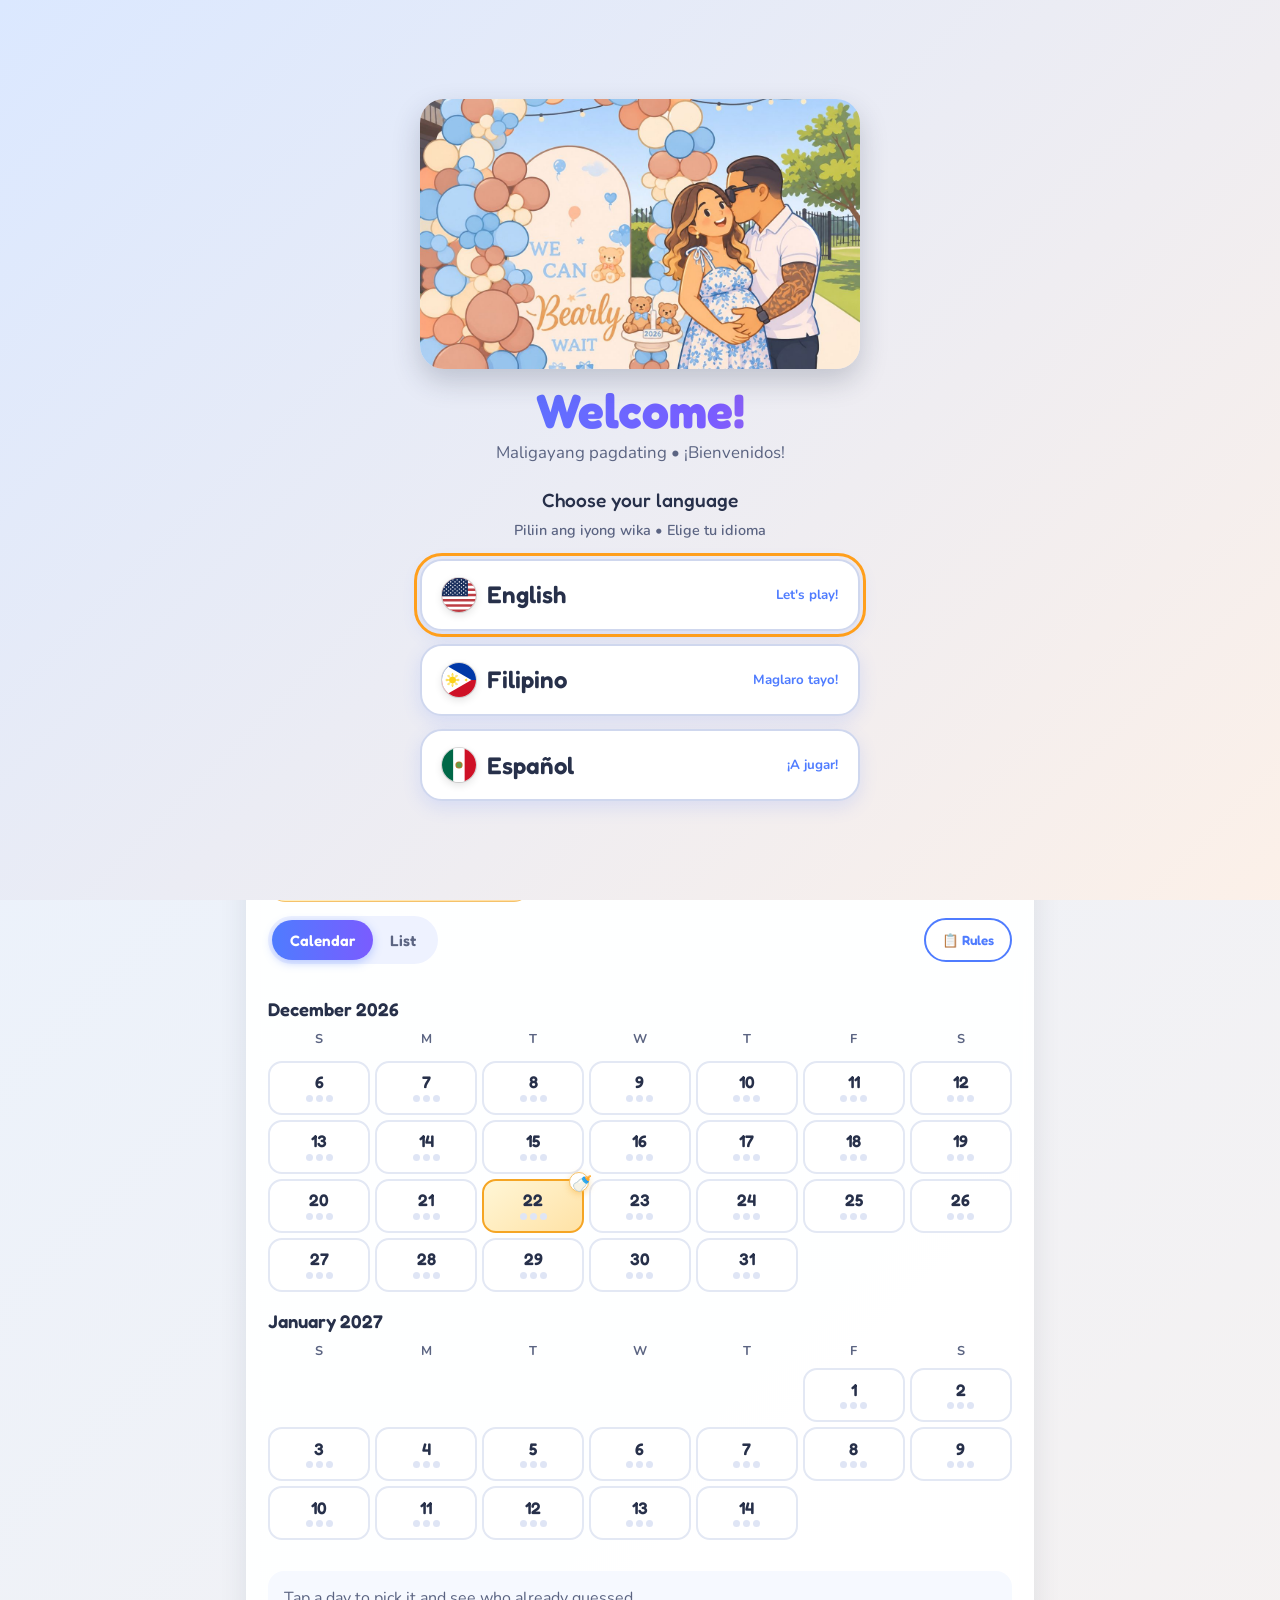
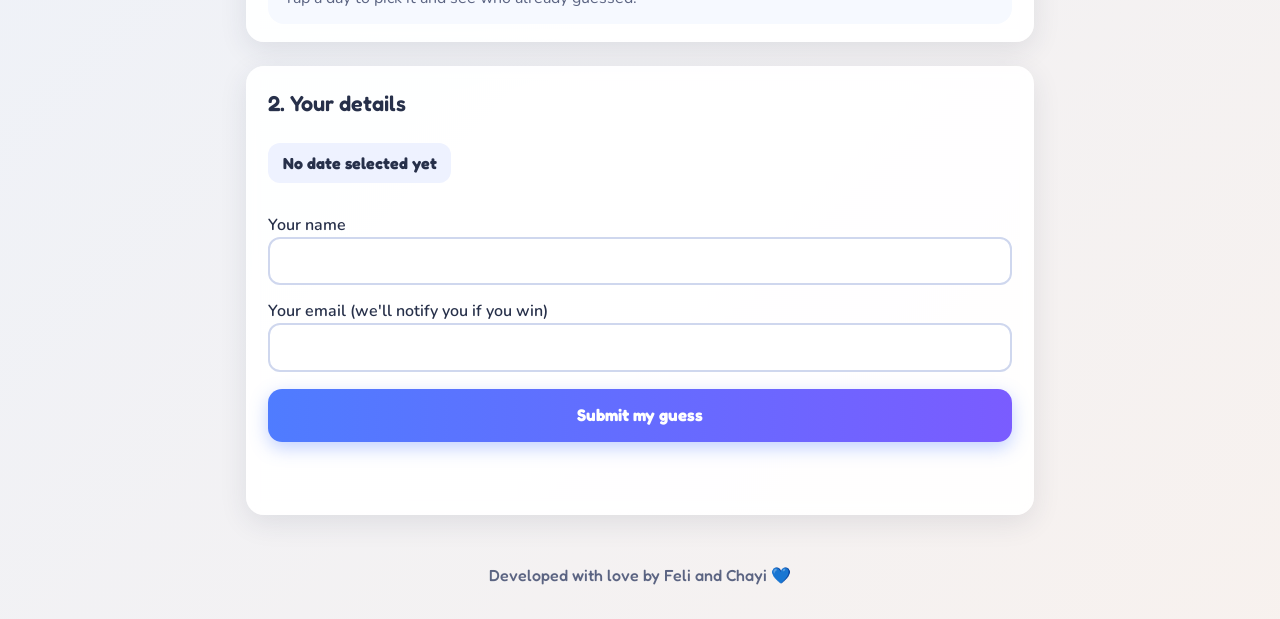
==== commit cdc0db73: "Add per-field form validation and clearer error messages" ====
--- a/public/index.html
+++ b/public/index.html
@@ -68,6 +68,7 @@
       <h2 id="step1"></h2>
       <p id="legend" class="muted"></p>
       <p id="dueLegend" class="due-legend"></p>
+      <p class="field-error" id="pickError" role="alert" hidden></p>
       <div class="view-row">
         <div class="view-toggle" role="group" aria-label="View">
           <button type="button" id="viewCal" aria-pressed="true"></button>
@@ -93,10 +94,13 @@
       <h2 id="step2"></h2>
       <form id="form" novalidate>
         <p id="selected" class="selected"></p>
+        <p class="field-error" id="dateError" role="alert" hidden></p>
         <label for="name" id="nameLabel"></label>
-        <input id="name" name="name" required maxlength="80" autocomplete="name" autocapitalize="words" enterkeyhint="next">
+        <input id="name" name="name" required maxlength="80" autocomplete="name" autocapitalize="words" enterkeyhint="next" aria-required="true" aria-describedby="nameError">
+        <p class="field-error" id="nameError" role="alert" hidden></p>
         <label for="email" id="emailLabel"></label>
-        <input id="email" name="email" type="email" required maxlength="120" autocomplete="email" inputmode="email" autocapitalize="none" spellcheck="false" enterkeyhint="next">
+        <input id="email" name="email" type="email" required maxlength="120" autocomplete="email" inputmode="email" autocapitalize="none" spellcheck="false" enterkeyhint="next" aria-required="true" aria-describedby="emailError">
+        <p class="field-error" id="emailError" role="alert" hidden></p>
         <button type="submit" id="submit"></button>
         <p id="msg" role="status" aria-live="polite"></p>
       </form>
--- a/public/styles.css
+++ b/public/styles.css
@@ -328,3 +328,19 @@
   border-radius:24px; box-shadow:0 12px 28px rgba(39,48,74,.22); animation: fadeDown .7s ease both; }
 .choice.last { border-color:var(--accent2); box-shadow:0 8px 22px rgba(122,92,255,.28); }
 @media (max-height:700px) { .welcome-hero { max-height:22vh; } }
+
+/* ---------- Form errors ---------- */
+.field-error { display:flex; align-items:flex-start; gap:.4rem; margin:.4rem 0 0; font-size:.92rem; font-weight:700; line-height:1.35; color:var(--err); animation: errIn .25s ease both; }
+.field-error[hidden] { display:none; }
+.field-error::before { content:"!"; flex:none; display:inline-flex; align-items:center; justify-content:center; width:1.15rem; height:1.15rem; margin-top:.1rem;
+  border-radius:50%; background:var(--err); color:#fff; font-size:.75rem; font-weight:800; }
+input[aria-invalid="true"] { border-color:var(--err); background:#fff6f7; box-shadow:0 0 0 3px rgba(176,0,32,.14); animation: shake .4s ease; }
+input[aria-invalid="true"]:focus { border-color:var(--err); box-shadow:0 0 0 4px rgba(176,0,32,.22); }
+#pickError { margin:.25rem 0 .75rem; padding:.55rem .8rem; background:#fff0f2; border:1px solid #f3b6c0; border-radius:12px; }
+#dateError { margin:.25rem 0 .5rem; }
+.needs-date { border-radius:16px; animation: needsDate 1.6s ease both; }
+@keyframes errIn { from { opacity:0; transform:translateY(-4px); } to { opacity:1; transform:none; } }
+@keyframes needsDate { 0%,100% { box-shadow:0 0 0 0 rgba(176,0,32,0); } 20%,60% { box-shadow:0 0 0 4px rgba(176,0,32,.35); } 40%,80% { box-shadow:0 0 0 4px rgba(176,0,32,.12); } }
+#msg.error { padding:.5rem .8rem; background:#fff0f2; border:1px solid #f3b6c0; border-radius:12px; }
+#msg:empty { padding:0; border:0; background:none; }
+@media (prefers-reduced-motion: reduce) { input[aria-invalid="true"], .needs-date, .field-error { animation:none !important; } }
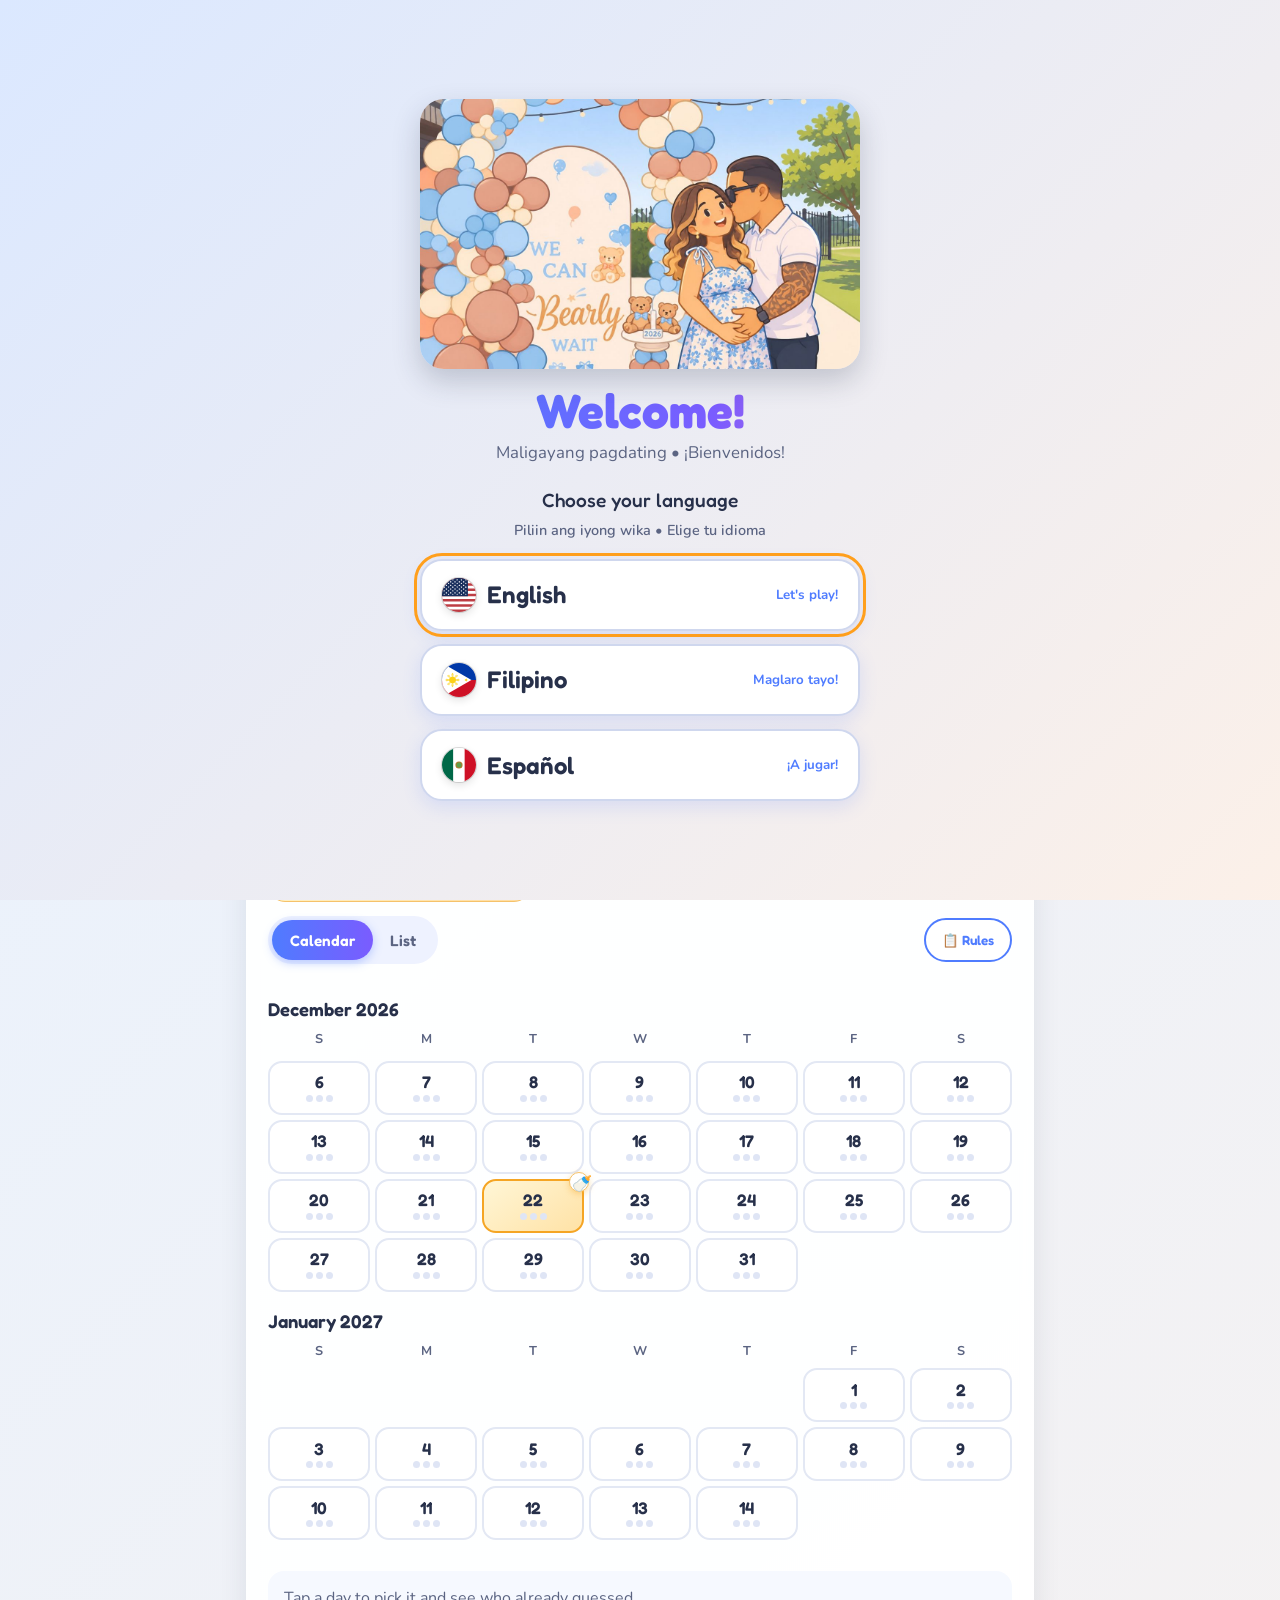
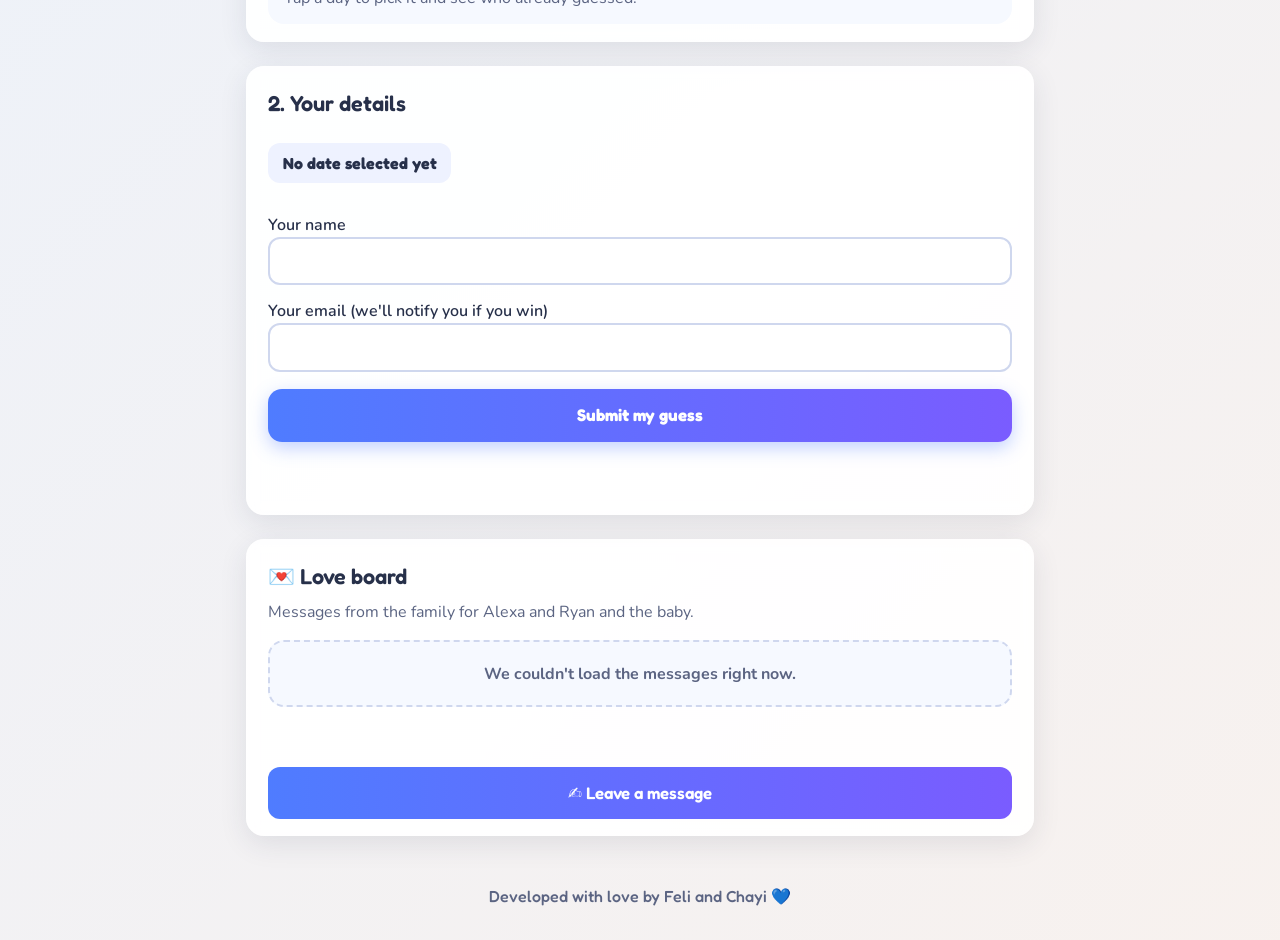
==== commit 51f658b5: "Add love message board with post-its, admin moderation, rules popup after language" ====
--- a/public/index.html
+++ b/public/index.html
@@ -27,7 +27,7 @@
   <meta name="theme-color" content="#4f7cff">
   <link rel="preconnect" href="https://fonts.googleapis.com">
   <link rel="preconnect" href="https://fonts.gstatic.com" crossorigin>
-  <link href="https://fonts.googleapis.com/css2?family=Fredoka:wght@500;600;700&family=Nunito:wght@400;600;700&display=swap" rel="stylesheet">
+  <link href="https://fonts.googleapis.com/css2?family=Fredoka:wght@500;600;700&family=Nunito:wght@400;600;700&family=Caveat:wght@500;700&display=swap" rel="stylesheet">
   <script>
     // La pantalla de idioma sale SIEMPRE al entrar. Un enlace con ?lang=en|fil|es la salta (útil para compartir en un idioma).
     try {
@@ -105,12 +105,52 @@
         <p id="msg" role="status" aria-live="polite"></p>
       </form>
     </section>
+    <section id="boardSection">
+      <h2 id="boardTitle"></h2>
+      <p id="boardIntro" class="muted"></p>
+      <div class="board" id="board" aria-live="polite"></div>
+      <p id="boardEmpty" class="board-empty" hidden></p>
+      <p id="boardNote" class="admin-msg ok" role="status" aria-live="polite"></p>
+      <button type="button" class="btn-primary leave-btn" id="leaveMsg"></button>
+    </section>
   </main>
   <footer id="footer"></footer>
+  <dialog id="msgDialog" class="msg-dialog" aria-labelledby="msgDialogTitle">
+    <form id="msgForm" novalidate>
+      <h3 id="msgDialogTitle"></h3>
+      <p id="msgDialogSub" class="muted"></p>
+      <div class="postit-preview">
+        <div class="postit yellow" id="msgPreview" style="--r:-2deg">
+          <p class="postit-text" id="msgPreviewText"></p>
+          <p class="postit-sign" id="msgPreviewSign"></p>
+        </div>
+      </div>
+      <label for="msgText" id="msgTextLabel"></label>
+      <textarea id="msgText" rows="4" maxlength="280" aria-describedby="msgTextError msgCount"></textarea>
+      <p class="msg-count" id="msgCount"></p>
+      <p class="field-error" id="msgTextError" role="alert" hidden></p>
+      <label for="msgSign" id="msgSignLabel"></label>
+      <input id="msgSign" maxlength="60" autocomplete="name" autocapitalize="words" aria-describedby="msgSignError">
+      <p class="field-error" id="msgSignError" role="alert" hidden></p>
+      <fieldset class="colors">
+        <legend id="msgColorLabel"></legend>
+        <label class="swatch yellow"><input type="radio" name="msgColor" value="yellow" checked><span></span></label>
+        <label class="swatch pink"><input type="radio" name="msgColor" value="pink"><span></span></label>
+        <label class="swatch blue"><input type="radio" name="msgColor" value="blue"><span></span></label>
+        <label class="swatch green"><input type="radio" name="msgColor" value="green"><span></span></label>
+        <label class="swatch orange"><input type="radio" name="msgColor" value="orange"><span></span></label>
+      </fieldset>
+      <p id="msgFormMsg" class="admin-msg" role="status" aria-live="polite"></p>
+      <div class="dialog-actions">
+        <button type="button" class="btn-ghost" id="msgLater"></button>
+        <button type="submit" class="btn-primary" id="msgSend"></button>
+      </div>
+    </form>
+  </dialog>
   <dialog id="rules" class="rules" aria-labelledby="rulesTitle">
     <h3 id="rulesTitle"></h3>
     <ul class="rules-list">
-      <li id="rule1"></li><li id="rule2"></li><li id="rule3"></li><li id="rule4"></li><li id="rule5"></li><li id="rule6" class="prize"></li>
+      <li id="rule1"></li><li id="rule2"></li><li id="rule3"></li><li id="rule4"></li><li id="rule5"></li><li id="rule7"></li><li id="rule6" class="prize"></li>
     </ul>
     <form method="dialog"><button class="btn-primary" id="rulesOk"></button></form>
   </dialog>
--- a/public/styles.css
+++ b/public/styles.css
@@ -344,3 +344,71 @@
 #msg.error { padding:.5rem .8rem; background:#fff0f2; border:1px solid #f3b6c0; border-radius:12px; }
 #msg:empty { padding:0; border:0; background:none; }
 @media (prefers-reduced-motion: reduce) { input[aria-invalid="true"], .needs-date, .field-error { animation:none !important; } }
+
+/* ---------- Message board (cork board + post-its) ---------- */
+.board { display:grid; grid-template-columns:repeat(auto-fill,minmax(160px,1fr)); gap:1.5rem 1.2rem; padding:1.7rem 1.2rem 1.4rem; margin:.5rem 0 1rem;
+  border:10px solid #a9743f; border-radius:18px; background-color:#d9aa6e;
+  background-image: radial-gradient(rgba(110,64,20,.22) 1px, transparent 1.6px), radial-gradient(rgba(255,255,255,.16) 1px, transparent 1.6px), radial-gradient(rgba(90,50,10,.12) 2px, transparent 2.6px);
+  background-size:13px 13px, 21px 21px, 33px 33px; background-position:0 0, 6px 9px, 14px 4px;
+  box-shadow: inset 0 3px 12px rgba(0,0,0,.28), 0 8px 22px rgba(60,35,10,.25); }
+.board[hidden] { display:none; }
+.board-empty { margin:.5rem 0 1rem; padding:1.2rem; text-align:center; font-weight:700; color:var(--muted); background:#f6f9ff; border:2px dashed #cfd7ee; border-radius:16px; }
+.board-empty[hidden] { display:none; }
+
+.postit { position:relative; margin:0; padding:1.5rem 1rem .9rem; min-height:150px; display:flex; flex-direction:column; gap:.6rem;
+  color:#2b2b3a; font-family:"Caveat","Comic Sans MS",cursive; background:#fff59d; border-radius:2px 2px 18px 2px; box-shadow:2px 7px 12px rgba(0,0,0,.28);
+  transform:rotate(var(--r,0deg)); transform-origin:50% 0; opacity:0; animation: postDrop .6s cubic-bezier(.34,1.4,.64,1) both; transition: transform .2s, box-shadow .2s; }
+.postit::before { content:""; position:absolute; top:-12px; left:50%; width:58px; height:22px; transform:translateX(-50%) rotate(-3deg);
+  background:rgba(255,255,255,.62); box-shadow:0 1px 3px rgba(0,0,0,.18); }
+.postit-text { margin:0; flex:1; font-size:1.45rem; line-height:1.15; white-space:pre-wrap; overflow-wrap:anywhere; }
+.postit-sign { margin:0; font-size:1.35rem; font-weight:700; text-align:right; overflow-wrap:anywhere; }
+.postit.yellow { background:#fff59d; } .postit.pink { background:#ffc1d9; } .postit.blue { background:#b9dcff; }
+.postit.green { background:#c8f0b8; } .postit.orange { background:#ffd0a1; }
+@media (hover:hover) { .postit:hover { transform:rotate(0deg) scale(1.04); z-index:2; box-shadow:4px 12px 20px rgba(0,0,0,.35); } }
+.board.settled .postit:not(.fresh) { animation:none; opacity:1; }
+.postit.fresh { animation: postDrop .8s cubic-bezier(.34,1.4,.64,1) both, freshGlow 2.4s ease .8s 1; }
+@keyframes postDrop { from { opacity:0; transform:translateY(-34px) rotate(calc(var(--r,0deg) + 9deg)) scale(1.12); } to { opacity:1; transform:rotate(var(--r,0deg)); } }
+@keyframes freshGlow { 0%,100% { filter:none; } 50% { filter:brightness(1.08) drop-shadow(0 0 10px rgba(255,255,255,.95)); } }
+.leave-btn { width:100%; min-height:52px; font-size:1.05rem; margin-top:.25rem; }
+
+/* ---------- Message dialog ---------- */
+dialog.msg-dialog { width:min(94vw,480px); max-height:92dvh; overflow-y:auto; padding:1.25rem; animation: dialogIn .35s cubic-bezier(.34,1.3,.64,1) both; }
+dialog.msg-dialog h3 { font-size:1.5rem; margin:0 0 .25rem; text-align:center; }
+dialog.msg-dialog .muted { text-align:center; margin:0 0 .25rem; }
+.postit-preview { display:flex; justify-content:center; margin:1.1rem 0 .5rem; padding:1.2rem 0 .8rem; border-radius:14px;
+  background-color:#d9aa6e; background-image: radial-gradient(rgba(110,64,20,.22) 1px, transparent 1.6px); background-size:13px 13px; box-shadow: inset 0 2px 8px rgba(0,0,0,.25); }
+.postit-preview .postit { width:min(78%,230px); min-height:120px; animation:none; opacity:1; }
+textarea { width:100%; min-height:110px; padding:.65rem .8rem; border:2px solid #cfd7ee; border-radius:12px; font-family:inherit; font-size:1rem; line-height:1.4; background:#fff; resize:vertical;
+  transition: border-color .2s, box-shadow .2s; }
+textarea:focus { border-color:var(--accent); box-shadow:0 0 0 4px rgba(79,124,255,.18); outline:none; }
+textarea[aria-invalid="true"] { border-color:var(--err); background:#fff6f7; box-shadow:0 0 0 3px rgba(176,0,32,.14); }
+.msg-count { margin:.2rem 0 0; text-align:right; font-size:.8rem; color:var(--muted); }
+.colors { display:flex; flex-wrap:wrap; align-items:center; gap:.6rem; margin:.9rem 0 0; padding:0; border:0; }
+.colors legend { width:100%; margin:0 0 .4rem; padding:0; font-weight:600; }
+.swatch { position:relative; display:inline-block; margin:0; cursor:pointer; }
+.swatch input { position:absolute; inset:0; width:100%; height:100%; margin:0; padding:0; opacity:0; cursor:pointer; }
+.swatch span { display:block; width:42px; height:42px; border-radius:10px; border:3px solid #fff; box-shadow:0 0 0 1px rgba(0,0,0,.2), 0 3px 6px rgba(0,0,0,.2); transition: transform .15s, box-shadow .15s; }
+.swatch input:checked + span { box-shadow:0 0 0 3px var(--accent2), 0 3px 8px rgba(0,0,0,.25); transform:scale(1.1); }
+.swatch input:focus-visible + span { outline:3px solid #ff9f1c; outline-offset:2px; }
+.swatch.yellow span { background:#fff59d; } .swatch.pink span { background:#ffc1d9; } .swatch.blue span { background:#b9dcff; }
+.swatch.green span { background:#c8f0b8; } .swatch.orange span { background:#ffd0a1; }
+.msg-dialog .dialog-actions { align-items:stretch; }
+.msg-dialog .dialog-actions button { margin:0; width:auto; flex:1; }
+.msg-dialog .dialog-actions button[type=submit] { flex:1.6; }
+
+@media (max-width:640px) {
+  .board { grid-template-columns:repeat(2,minmax(0,1fr)); gap:1.4rem .8rem; padding:1.4rem .7rem 1rem; border-width:8px; }
+  .postit { padding:1.4rem .75rem .75rem; min-height:130px; }
+  .postit-text { font-size:1.3rem; }
+  .postit-sign { font-size:1.2rem; }
+  .msg-dialog .dialog-actions { flex-direction:column-reverse; }
+  .msg-dialog .dialog-actions button, .msg-dialog .dialog-actions button[type=submit] { width:100%; flex:none; }
+}
+@media (prefers-reduced-motion: reduce) { .postit, .postit.fresh { animation:none !important; opacity:1; } }
+
+/* ---------- Admin: delete on post-its ---------- */
+.postit-date { margin:0; text-align:right; font-family:var(--font-body); font-size:.72rem; font-weight:700; opacity:.65; }
+.postit-del { align-self:flex-start; margin-top:.15rem; min-height:32px; padding:0 .65rem; border:1px solid rgba(0,0,0,.28); border-radius:999px;
+  background:rgba(255,255,255,.78); color:#5a1020; font-family:var(--font-body); font-size:.75rem; font-weight:700; cursor:pointer; }
+.postit-del.armed { background:var(--err); border-color:var(--err); color:#fff; }
+.postit-del:disabled { opacity:.6; cursor:wait; }
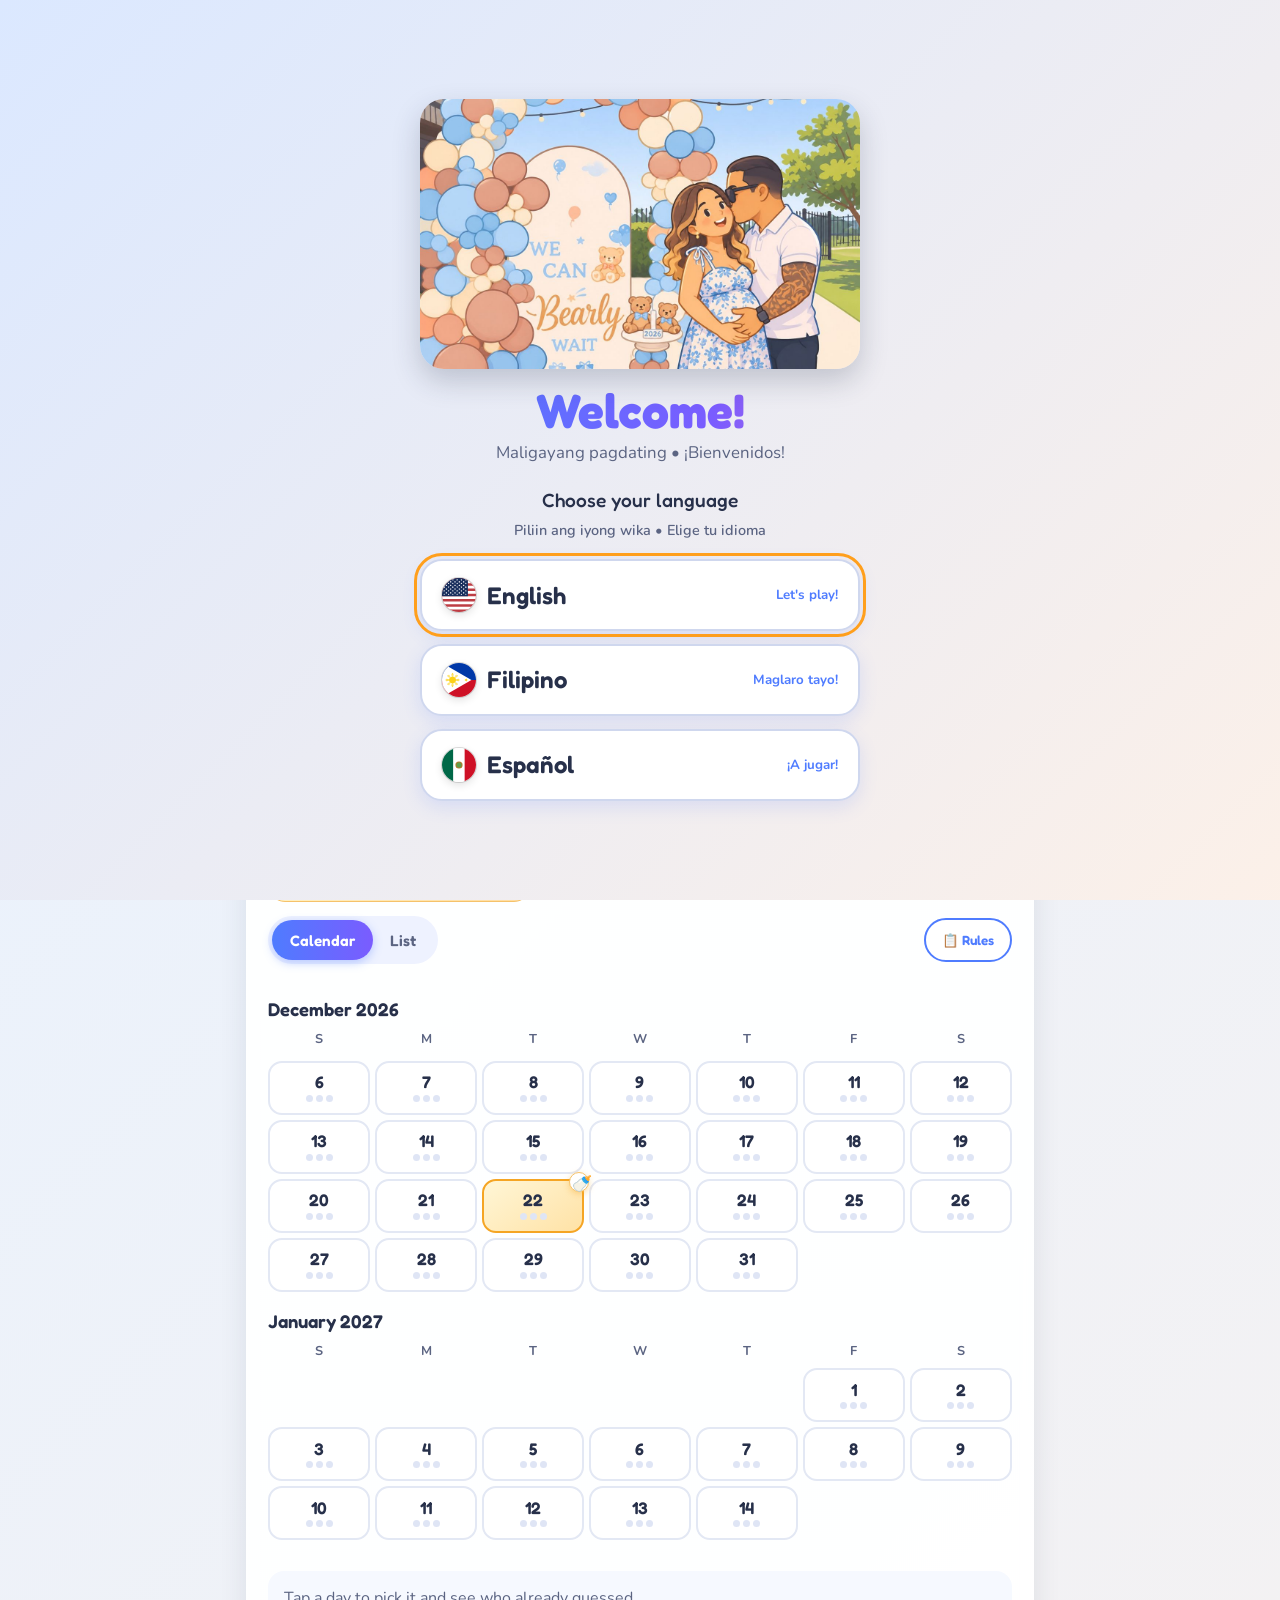
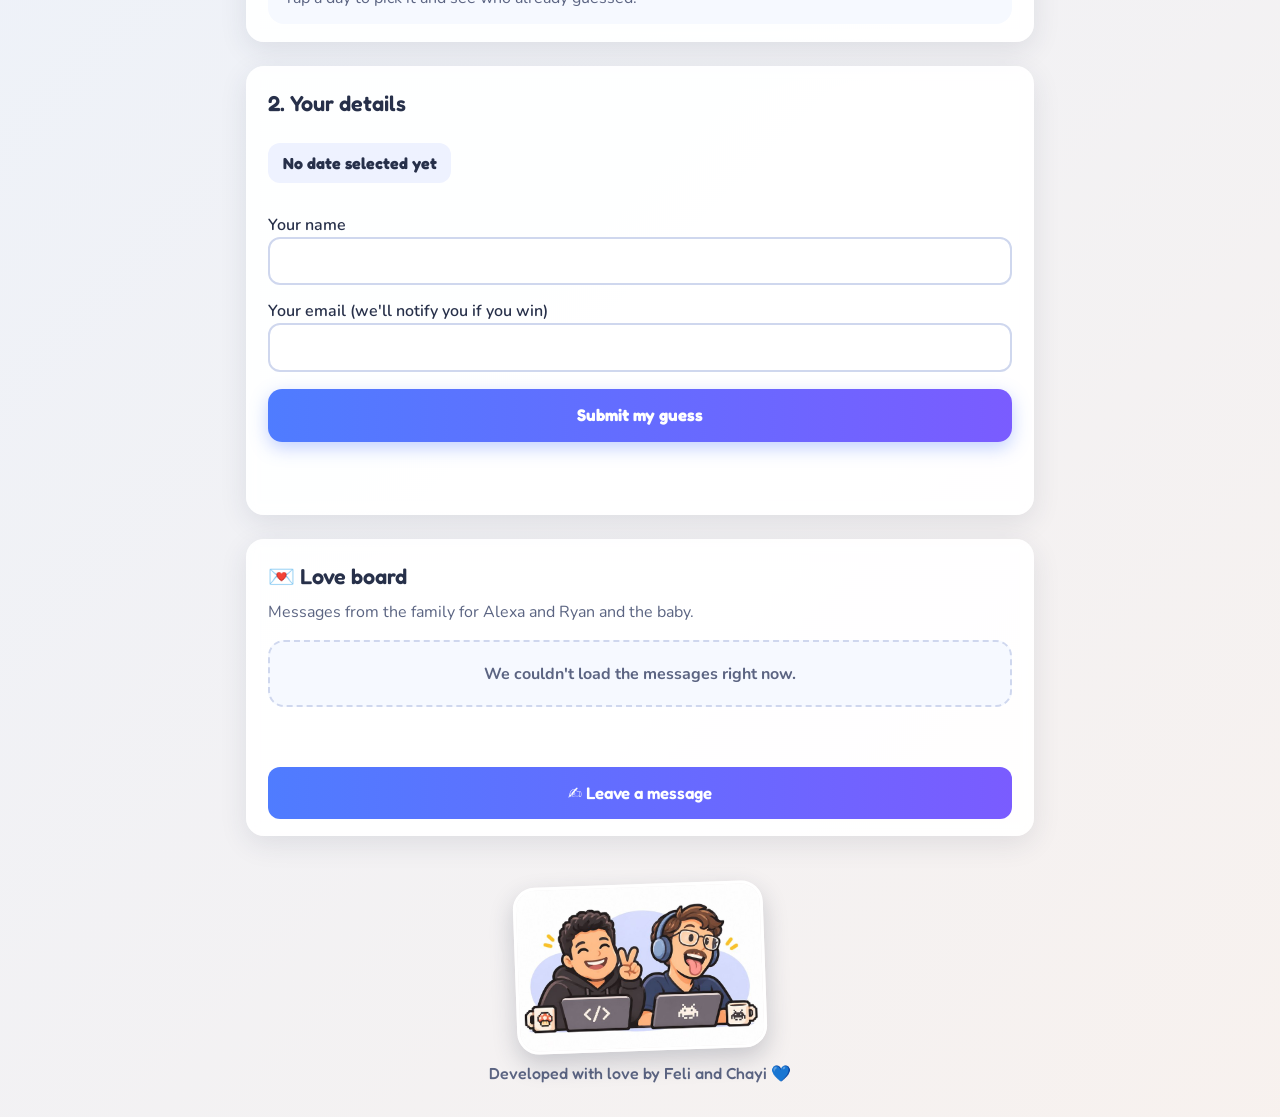
==== commit 7276fd7a: "Add developers illustration to footer credit" ====
--- a/public/index.html
+++ b/public/index.html
@@ -114,7 +114,10 @@
       <button type="button" class="btn-primary leave-btn" id="leaveMsg"></button>
     </section>
   </main>
-  <footer id="footer"></footer>
+  <footer>
+    <img class="dev-pic" id="devPic" src="devs.jpg" width="720" height="480" loading="lazy" alt="Illustration of Feli and Chayi, who built this site">
+    <p id="footer"></p>
+  </footer>
   <dialog id="msgDialog" class="msg-dialog" aria-labelledby="msgDialogTitle">
     <form id="msgForm" novalidate>
       <h3 id="msgDialogTitle"></h3>
--- a/public/styles.css
+++ b/public/styles.css
@@ -412,3 +412,11 @@
   background:rgba(255,255,255,.78); color:#5a1020; font-family:var(--font-body); font-size:.75rem; font-weight:700; cursor:pointer; }
 .postit-del.armed { background:var(--err); border-color:var(--err); color:#fff; }
 .postit-del:disabled { opacity:.6; cursor:wait; }
+
+/* ---------- Developer credit (footer) ---------- */
+footer { display:flex; flex-direction:column; align-items:center; gap:.6rem; }
+footer p { margin:0; }
+.dev-pic { display:block; width:min(250px,68%); height:auto; aspect-ratio:3 / 2; object-fit:cover; border-radius:22px; transform:rotate(-2deg);
+  box-shadow:0 10px 24px rgba(39,48,74,.22); border:3px solid #fff; transition: transform .25s cubic-bezier(.34,1.4,.64,1); }
+@media (hover:hover) { .dev-pic:hover { transform:rotate(2deg) scale(1.05); } }
+@media (prefers-reduced-motion: reduce) { .dev-pic { transition:none; } }
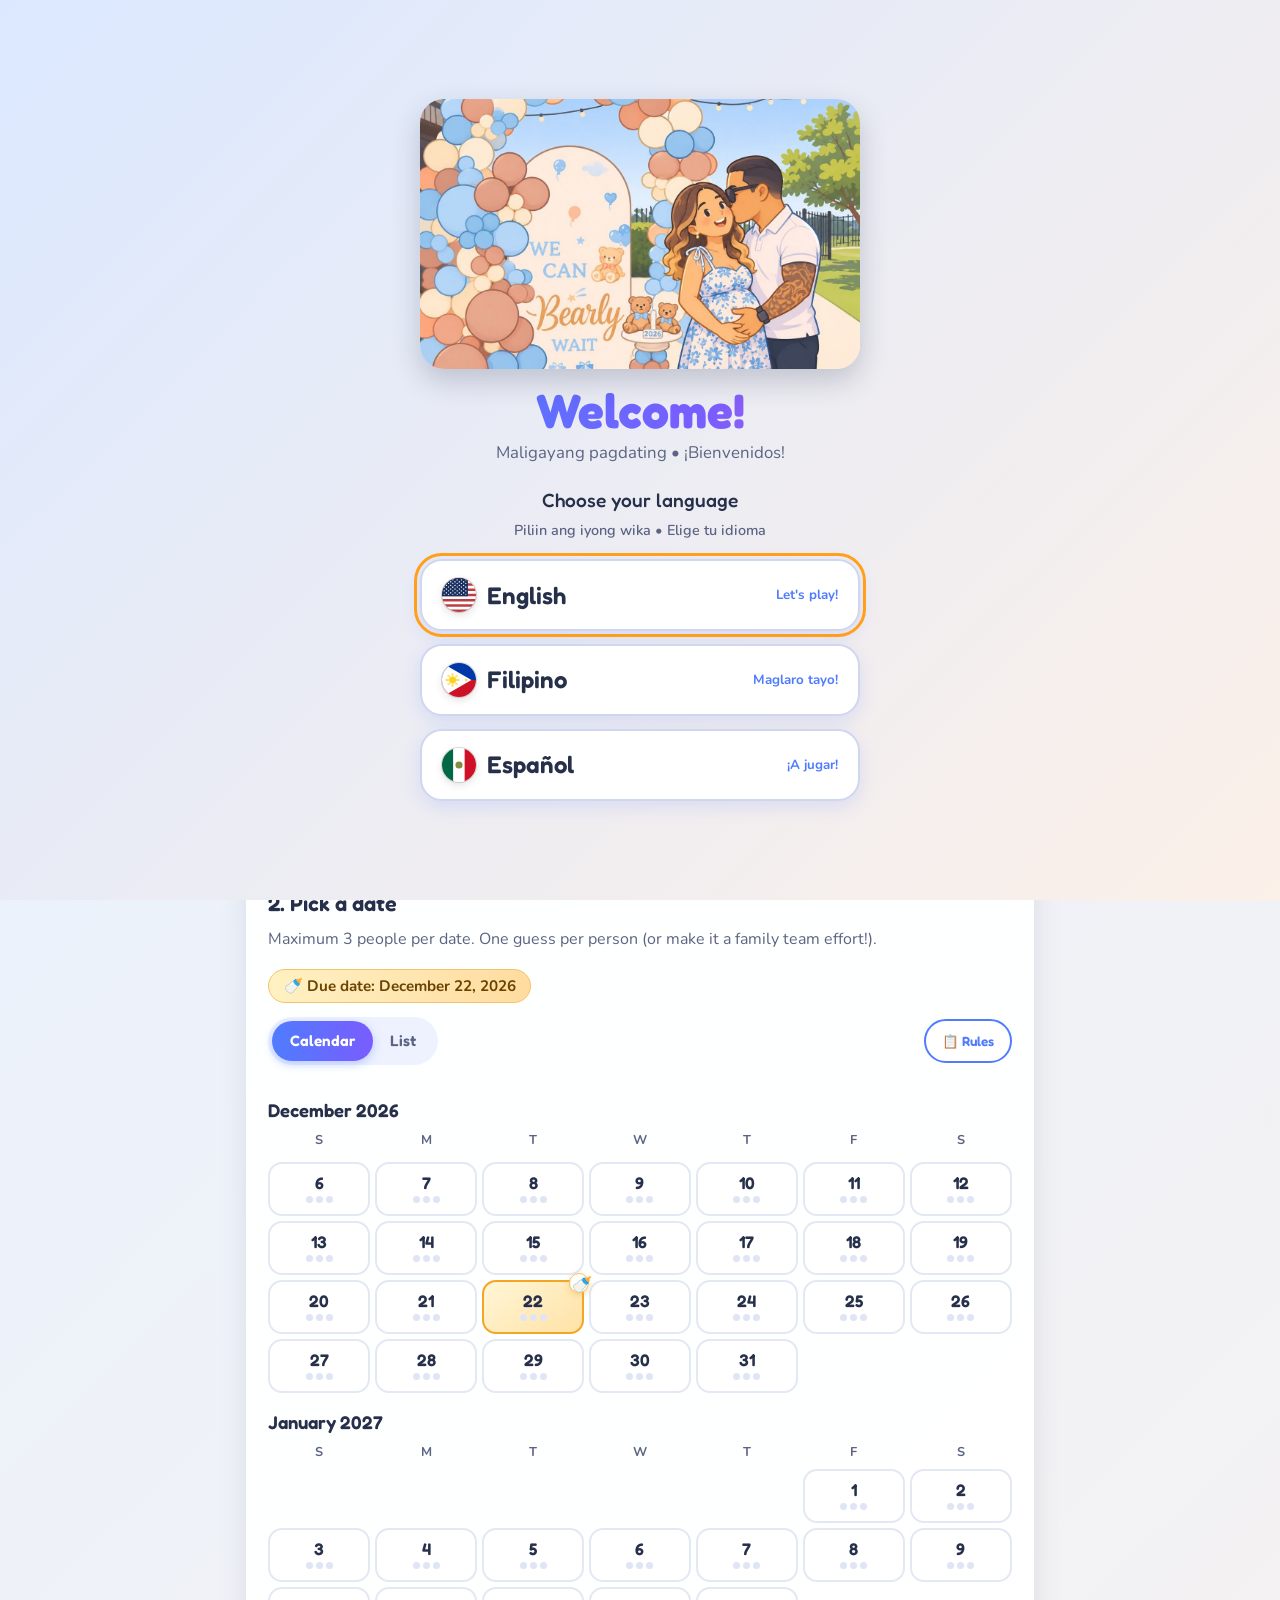
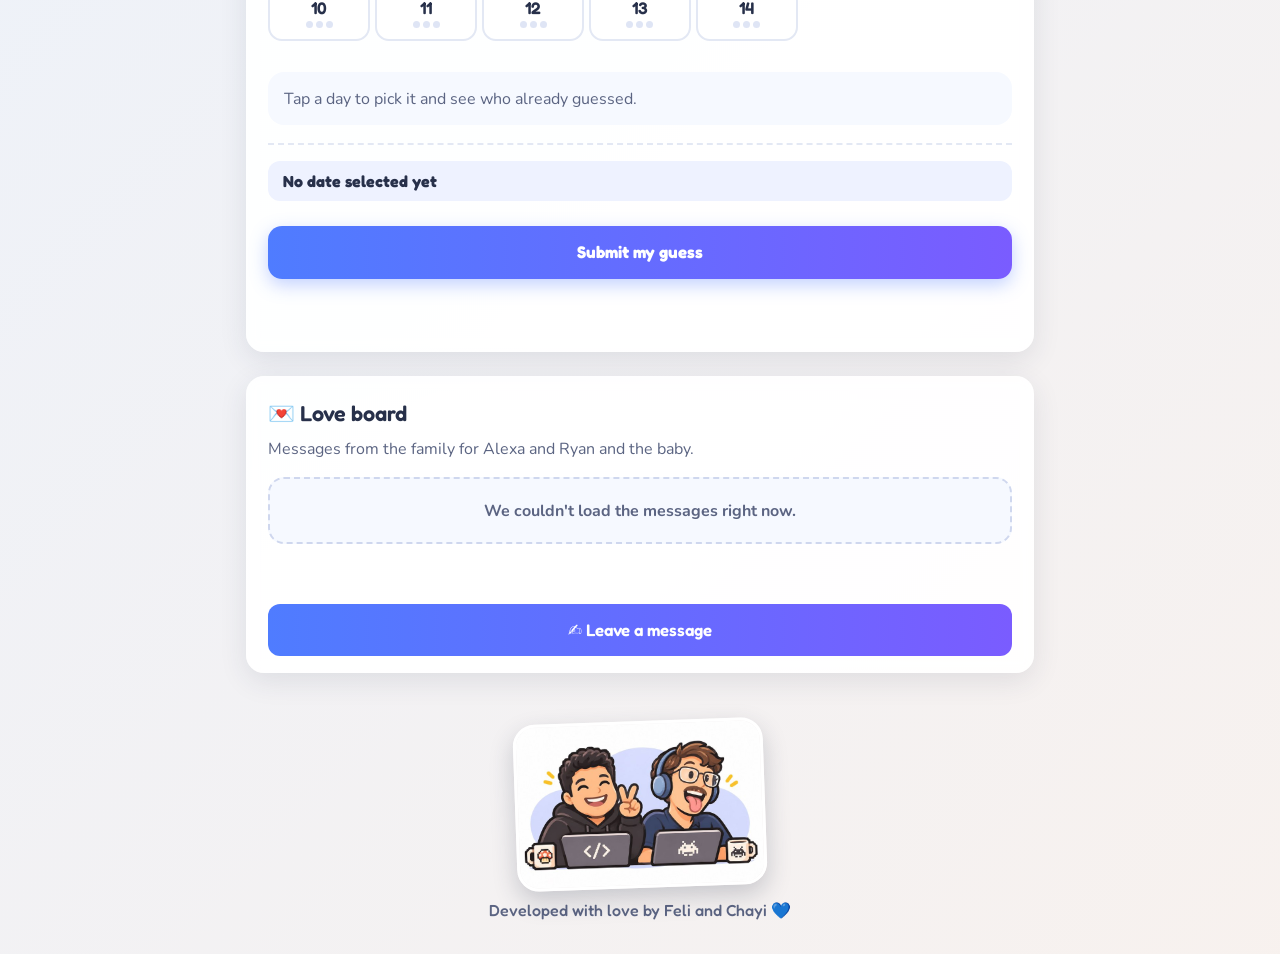
==== commit 5b282e16: "Form first, compact message board with see-all, shorter desktop banner, sticky send bar" ====
--- a/public/index.html
+++ b/public/index.html
@@ -64,52 +64,55 @@
     <div class="countdown" id="countdown"></div>
   </header>
   <main>
-    <section>
-      <h2 id="step1"></h2>
-      <p id="legend" class="muted"></p>
-      <p id="dueLegend" class="due-legend"></p>
-      <p class="field-error" id="pickError" role="alert" hidden></p>
-      <div class="view-row">
-        <div class="view-toggle" role="group" aria-label="View">
-          <button type="button" id="viewCal" aria-pressed="true"></button>
-          <button type="button" id="viewList" aria-pressed="false"></button>
-        </div>
-        <button type="button" class="btn-ghost" id="rulesBtn"></button>
-      </div>
-      <div id="calendar">
-        <div id="calGrid"></div>
-        <div id="calDetail" class="cal-detail" aria-live="polite"></div>
-      </div>
-      <div class="table-wrap" id="listView" hidden>
-        <table role="table">
-          <thead role="rowgroup"><tr role="row">
-            <th scope="col" role="columnheader" id="colDate"></th><th scope="col" role="columnheader" id="colDay"></th>
-            <th scope="col" role="columnheader" id="colWho"></th><th scope="col" role="columnheader"></th>
-          </tr></thead>
-          <tbody id="rows" role="rowgroup"></tbody>
-        </table>
-      </div>
-    </section>
-    <section id="formSection">
-      <h2 id="step2"></h2>
-      <form id="form" novalidate>
-        <p id="selected" class="selected"></p>
-        <p class="field-error" id="dateError" role="alert" hidden></p>
+    <form id="form" novalidate>
+      <section id="formSection">
+        <h2 id="step2"></h2>
         <label for="name" id="nameLabel"></label>
         <input id="name" name="name" required maxlength="80" autocomplete="name" autocapitalize="words" enterkeyhint="next" aria-required="true" aria-describedby="nameError">
         <p class="field-error" id="nameError" role="alert" hidden></p>
         <label for="email" id="emailLabel"></label>
-        <input id="email" name="email" type="email" required maxlength="120" autocomplete="email" inputmode="email" autocapitalize="none" spellcheck="false" enterkeyhint="next" aria-required="true" aria-describedby="emailError">
+        <input id="email" name="email" type="email" required maxlength="120" autocomplete="email" inputmode="email" autocapitalize="none" spellcheck="false" enterkeyhint="done" aria-required="true" aria-describedby="emailError">
         <p class="field-error" id="emailError" role="alert" hidden></p>
-        <button type="submit" id="submit"></button>
-        <p id="msg" role="status" aria-live="polite"></p>
-      </form>
-    </section>
+      </section>
+      <section id="dateSection">
+        <h2 id="step1"></h2>
+        <p id="legend" class="muted"></p>
+        <p id="dueLegend" class="due-legend"></p>
+        <p class="field-error" id="pickError" role="alert" hidden></p>
+        <div class="view-row">
+          <div class="view-toggle" role="group" aria-label="View">
+            <button type="button" id="viewCal" aria-pressed="true"></button>
+            <button type="button" id="viewList" aria-pressed="false"></button>
+          </div>
+          <button type="button" class="btn-ghost" id="rulesBtn"></button>
+        </div>
+        <div id="calendar">
+          <div id="calGrid"></div>
+          <div id="calDetail" class="cal-detail" aria-live="polite"></div>
+        </div>
+        <div class="table-wrap" id="listView" hidden>
+          <table role="table">
+            <thead role="rowgroup"><tr role="row">
+              <th scope="col" role="columnheader" id="colDate"></th><th scope="col" role="columnheader" id="colDay"></th>
+              <th scope="col" role="columnheader" id="colWho"></th><th scope="col" role="columnheader"></th>
+            </tr></thead>
+            <tbody id="rows" role="rowgroup"></tbody>
+          </table>
+        </div>
+        <div class="submit-area" id="submitArea">
+          <p id="selected" class="selected"></p>
+          <p class="field-error" id="dateError" role="alert" hidden></p>
+          <button type="submit" id="submit"></button>
+          <p id="msg" role="status" aria-live="polite"></p>
+        </div>
+      </section>
+    </form>
     <section id="boardSection">
       <h2 id="boardTitle"></h2>
       <p id="boardIntro" class="muted"></p>
       <div class="board" id="board" aria-live="polite"></div>
       <p id="boardEmpty" class="board-empty" hidden></p>
+      <button type="button" class="btn-ghost view-all" id="viewAllMsgs" hidden></button>
       <p id="boardNote" class="admin-msg ok" role="status" aria-live="polite"></p>
       <button type="button" class="btn-primary leave-btn" id="leaveMsg"></button>
     </section>
@@ -150,6 +153,13 @@
       </div>
     </form>
   </dialog>
+  <dialog id="allMsgs" class="all-msgs" aria-labelledby="allMsgsTitle">
+    <div class="all-head">
+      <h3 id="allMsgsTitle"></h3>
+      <button type="button" class="btn-ghost" id="allMsgsClose"></button>
+    </div>
+    <div class="board settled" id="allBoard"></div>
+  </dialog>
   <dialog id="rules" class="rules" aria-labelledby="rulesTitle">
     <h3 id="rulesTitle"></h3>
     <ul class="rules-list">
--- a/public/styles.css
+++ b/public/styles.css
@@ -420,3 +420,35 @@
   box-shadow:0 10px 24px rgba(39,48,74,.22); border:3px solid #fff; transition: transform .25s cubic-bezier(.34,1.4,.64,1); }
 @media (hover:hover) { .dev-pic:hover { transform:rotate(2deg) scale(1.05); } }
 @media (prefers-reduced-motion: reduce) { .dev-pic { transition:none; } }
+
+/* ---------- Layout: data first, date next, submit at the end ---------- */
+main > form { display:grid; gap:1.5rem; }
+main > form > section { min-width:0; }
+.submit-area { margin-top:1.1rem; padding-top:1rem; border-top:2px dashed #e3e8f4; }
+.submit-area .selected { display:block; margin:0 0 .5rem; }
+
+/* ---------- Message board: compact preview + "see all" ---------- */
+.view-all { width:100%; margin:.25rem 0 .5rem; }
+.view-all[hidden] { display:none; }
+dialog.all-msgs { width:min(96vw,900px); max-height:92dvh; padding:1rem; overflow:hidden; }
+dialog.all-msgs[open] { display:flex; flex-direction:column; animation: dialogIn .35s cubic-bezier(.34,1.3,.64,1) both; }
+.all-head { display:flex; align-items:center; justify-content:space-between; gap:.75rem; margin-bottom:.75rem; }
+.all-head h3 { margin:0; font-size:1.4rem; }
+.all-msgs .board { margin:0; overflow-y:auto; max-height:calc(92dvh - 7rem); }
+
+/* ---------- Sticky "send" bar also on desktop ---------- */
+@keyframes barUpDesktop { from { transform:translateY(120%); opacity:0; } to { transform:none; opacity:1; } }
+@media (min-width:641px) {
+  .bar { display:flex; position:fixed; left:0; right:0; margin:0 auto; width:min(560px, calc(100% - 2rem)); bottom:1rem; z-index:40;
+    align-items:center; justify-content:space-between; gap:.75rem; padding:.6rem .6rem .6rem 1.1rem;
+    background:#27304a; color:#fff; border-radius:18px; box-shadow:0 10px 30px rgba(0,0,0,.3); animation: barUpDesktop .35s ease both; }
+  .bar span { font-family:var(--font-display); font-weight:500; }
+  .bar button { min-height:44px; padding:.4rem 1.2rem; border:0; border-radius:12px; cursor:pointer; color:#fff;
+    background:linear-gradient(90deg,var(--accent),var(--accent2)); font-family:var(--font-display); font-weight:600; font-size:1rem; }
+}
+
+/* ---------- Banner: shorter on wide screens ---------- */
+@media (min-width:641px) {
+  .hero { aspect-ratio:2.15 / 1; max-height:380px; }
+  .hero > img { object-position:50% 70%; }
+}
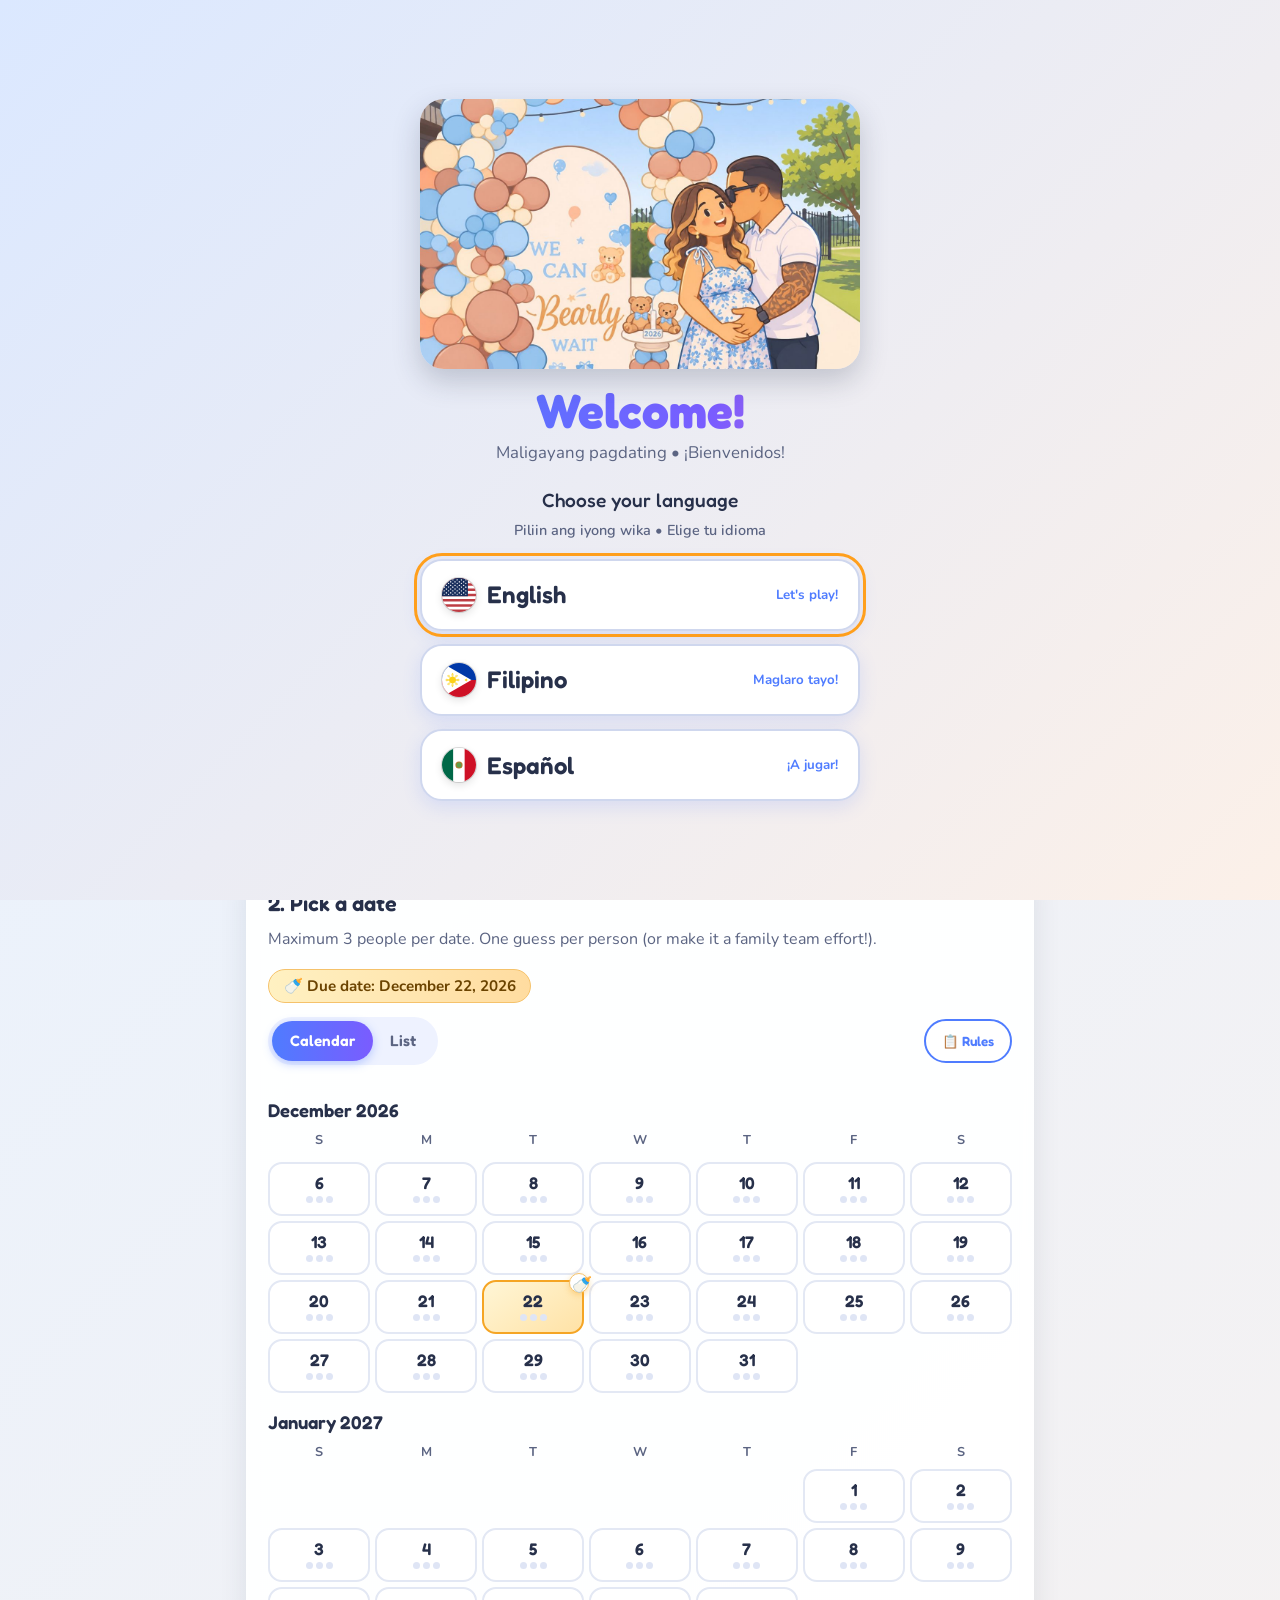
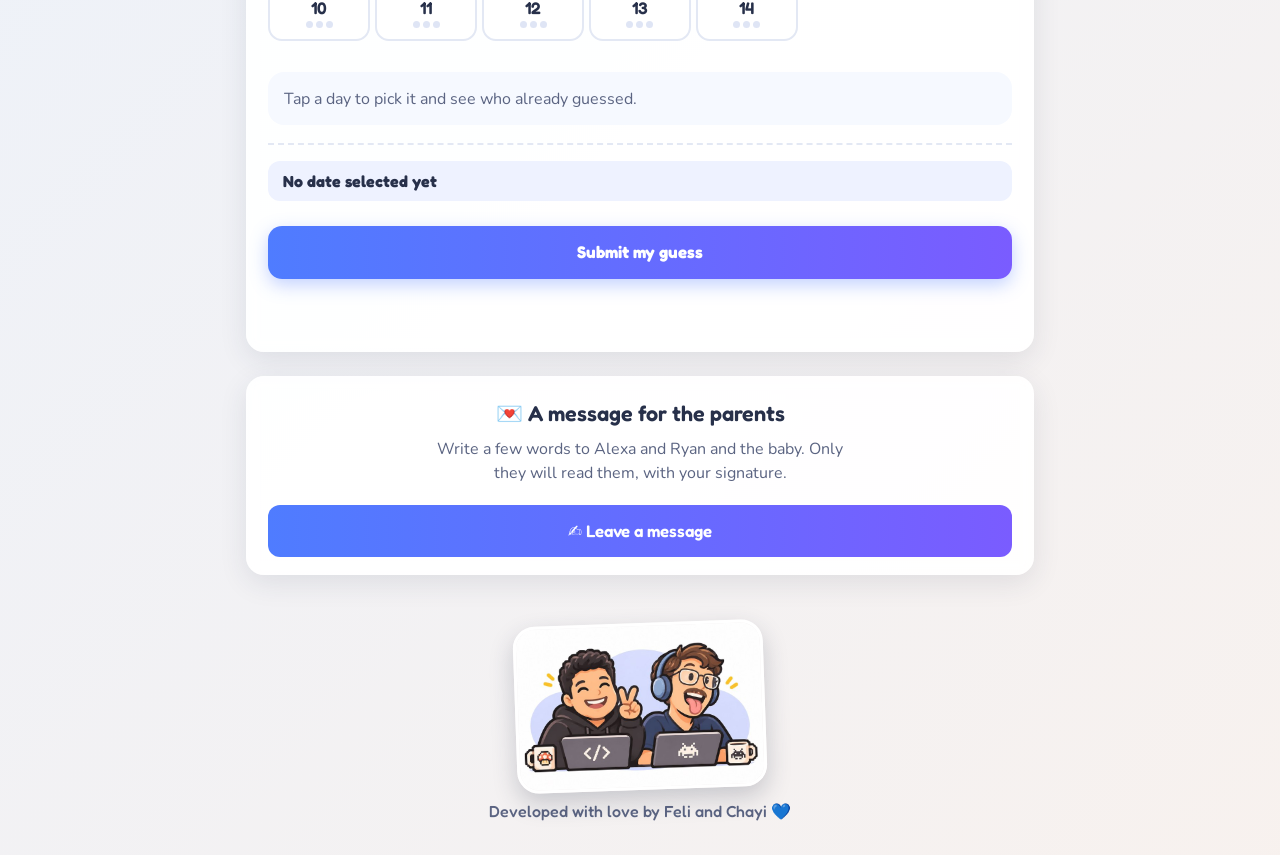
==== commit dae8a565: "Make message board private to parents with pages, search and reading mode" ====
--- a/public/index.html
+++ b/public/index.html
@@ -107,12 +107,9 @@
         </div>
       </section>
     </form>
-    <section id="boardSection">
-      <h2 id="boardTitle"></h2>
-      <p id="boardIntro" class="muted"></p>
-      <div class="board" id="board" aria-live="polite"></div>
-      <p id="boardEmpty" class="board-empty" hidden></p>
-      <button type="button" class="btn-ghost view-all" id="viewAllMsgs" hidden></button>
+    <section id="msgCard" class="msg-card">
+      <h2 id="cardTitle"></h2>
+      <p id="cardIntro" class="muted"></p>
       <p id="boardNote" class="admin-msg ok" role="status" aria-live="polite"></p>
       <button type="button" class="btn-primary leave-btn" id="leaveMsg"></button>
     </section>
@@ -153,13 +150,6 @@
       </div>
     </form>
   </dialog>
-  <dialog id="allMsgs" class="all-msgs" aria-labelledby="allMsgsTitle">
-    <div class="all-head">
-      <h3 id="allMsgsTitle"></h3>
-      <button type="button" class="btn-ghost" id="allMsgsClose"></button>
-    </div>
-    <div class="board settled" id="allBoard"></div>
-  </dialog>
   <dialog id="rules" class="rules" aria-labelledby="rulesTitle">
     <h3 id="rulesTitle"></h3>
     <ul class="rules-list">
--- a/public/styles.css
+++ b/public/styles.css
@@ -452,3 +452,38 @@
   .hero { aspect-ratio:2.15 / 1; max-height:380px; }
   .hero > img { object-position:50% 70%; }
 }
+
+/* ---------- Public page: message card (the board lives only in /admin) ---------- */
+.msg-card { text-align:center; }
+.msg-card .muted { margin:.25rem auto .75rem; max-width:42ch; }
+.msg-card .admin-msg { min-height:0; }
+
+/* ---------- Admin: paged cork board ---------- */
+.msg-tools { display:flex; align-items:center; gap:.6rem; flex-wrap:wrap; margin:.25rem 0 .5rem; }
+.msg-tools input { flex:1 1 220px; min-height:44px; }
+#adminBoard .postit { cursor:pointer; }
+#adminBoard .postit-text { display:-webkit-box; -webkit-line-clamp:6; -webkit-box-orient:vertical; overflow:hidden; }
+#adminBoard .postit:focus-visible { outline:3px solid #ff9f1c; outline-offset:3px; }
+.pager { display:flex; align-items:center; justify-content:center; gap:.9rem; margin:.4rem 0 .25rem; font-family:var(--font-display); font-weight:600; }
+.pager[hidden] { display:none; }
+.pager-btn { width:46px; height:46px; border:2px solid var(--accent); border-radius:50%; background:#fff; color:var(--accent); font-size:1.7rem; line-height:1; cursor:pointer;
+  display:inline-flex; align-items:center; justify-content:center; padding:0 0 .2rem; transition: transform .15s, background .2s, color .2s; }
+.pager-btn:disabled { border-color:#cfd7ee; color:#b5bdd6; cursor:not-allowed; }
+@media (hover:hover) { .pager-btn:not(:disabled):hover { background:var(--accent); color:#fff; transform:scale(1.08); } }
+.pager-btn:active:not(:disabled) { transform:scale(.94); }
+
+/* ---------- Admin: reading mode ---------- */
+dialog.reader { width:min(94vw,520px); max-height:94dvh; overflow-y:auto; padding:1.1rem 1rem 1rem; border:8px solid #a9743f; background-color:#d9aa6e;
+  background-image: radial-gradient(rgba(110,64,20,.22) 1px, transparent 1.6px), radial-gradient(rgba(255,255,255,.16) 1px, transparent 1.6px);
+  background-size:13px 13px, 21px 21px; background-position:0 0, 6px 9px; animation: dialogIn .35s cubic-bezier(.34,1.3,.64,1) both; }
+dialog.reader::backdrop { background:rgba(30,18,6,.7); }
+.reader-stage { padding:1.4rem .4rem .8rem; }
+.reader .postit { width:min(100%,430px); margin:0 auto; min-height:260px; padding:2rem 1.5rem 1.1rem; animation:none; opacity:1; }
+.reader .postit-text { font-size:2.1rem; line-height:1.15; flex:1; }
+.reader .postit-sign { font-size:1.9rem; }
+.reader .postit.flip { animation: readerIn .3s ease both; }
+@keyframes readerIn { from { opacity:0; transform:translateX(26px) rotate(calc(var(--r,0deg) + 4deg)); } to { opacity:1; transform:rotate(var(--r,0deg)); } }
+.reader-nav { display:flex; align-items:center; justify-content:center; gap:1.1rem; margin:.5rem 0 .6rem; font-family:var(--font-display); font-weight:600; color:#fff; text-shadow:0 1px 3px rgba(0,0,0,.45); }
+.reader-close { display:block; margin:0 auto; background:#fff; }
+@media (max-width:640px) { .reader .postit-text { font-size:1.8rem; } .msg-tools input { flex-basis:100%; } }
+@media (prefers-reduced-motion: reduce) { .reader .postit.flip { animation:none !important; } }
